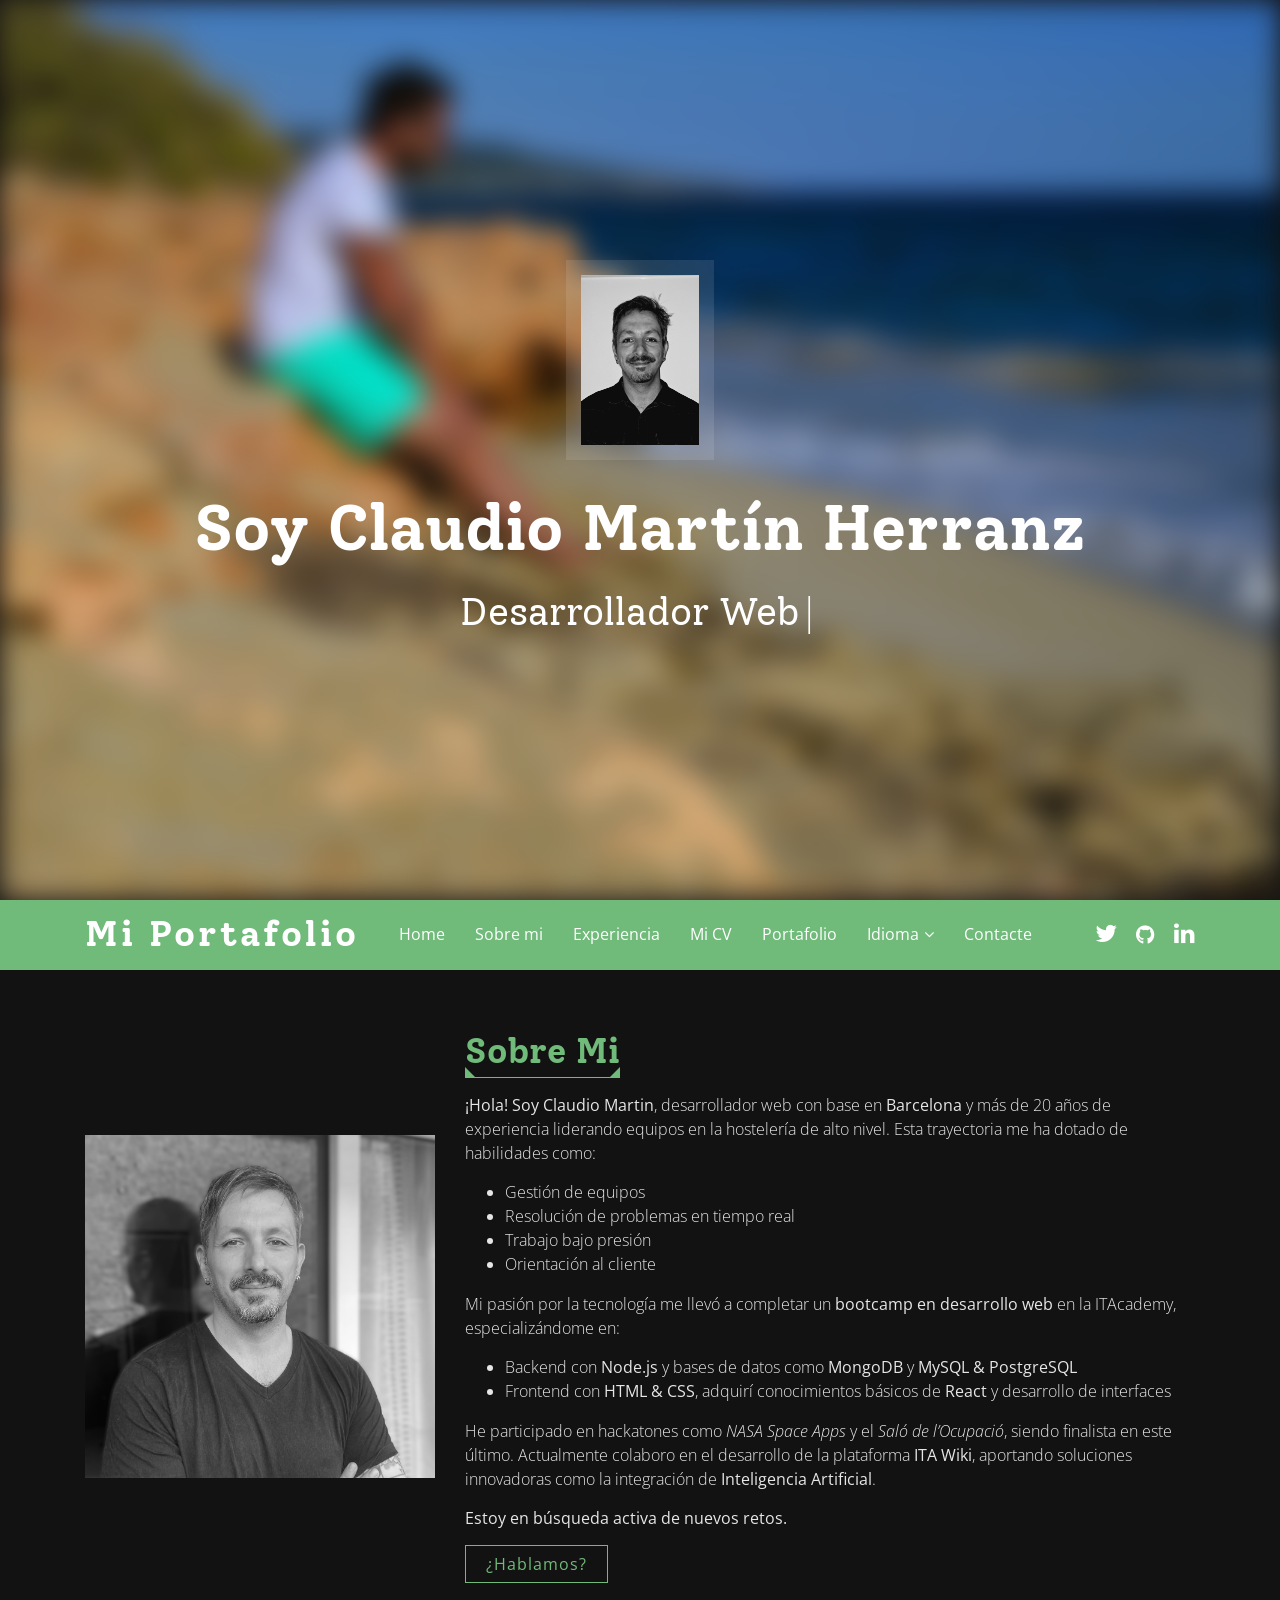
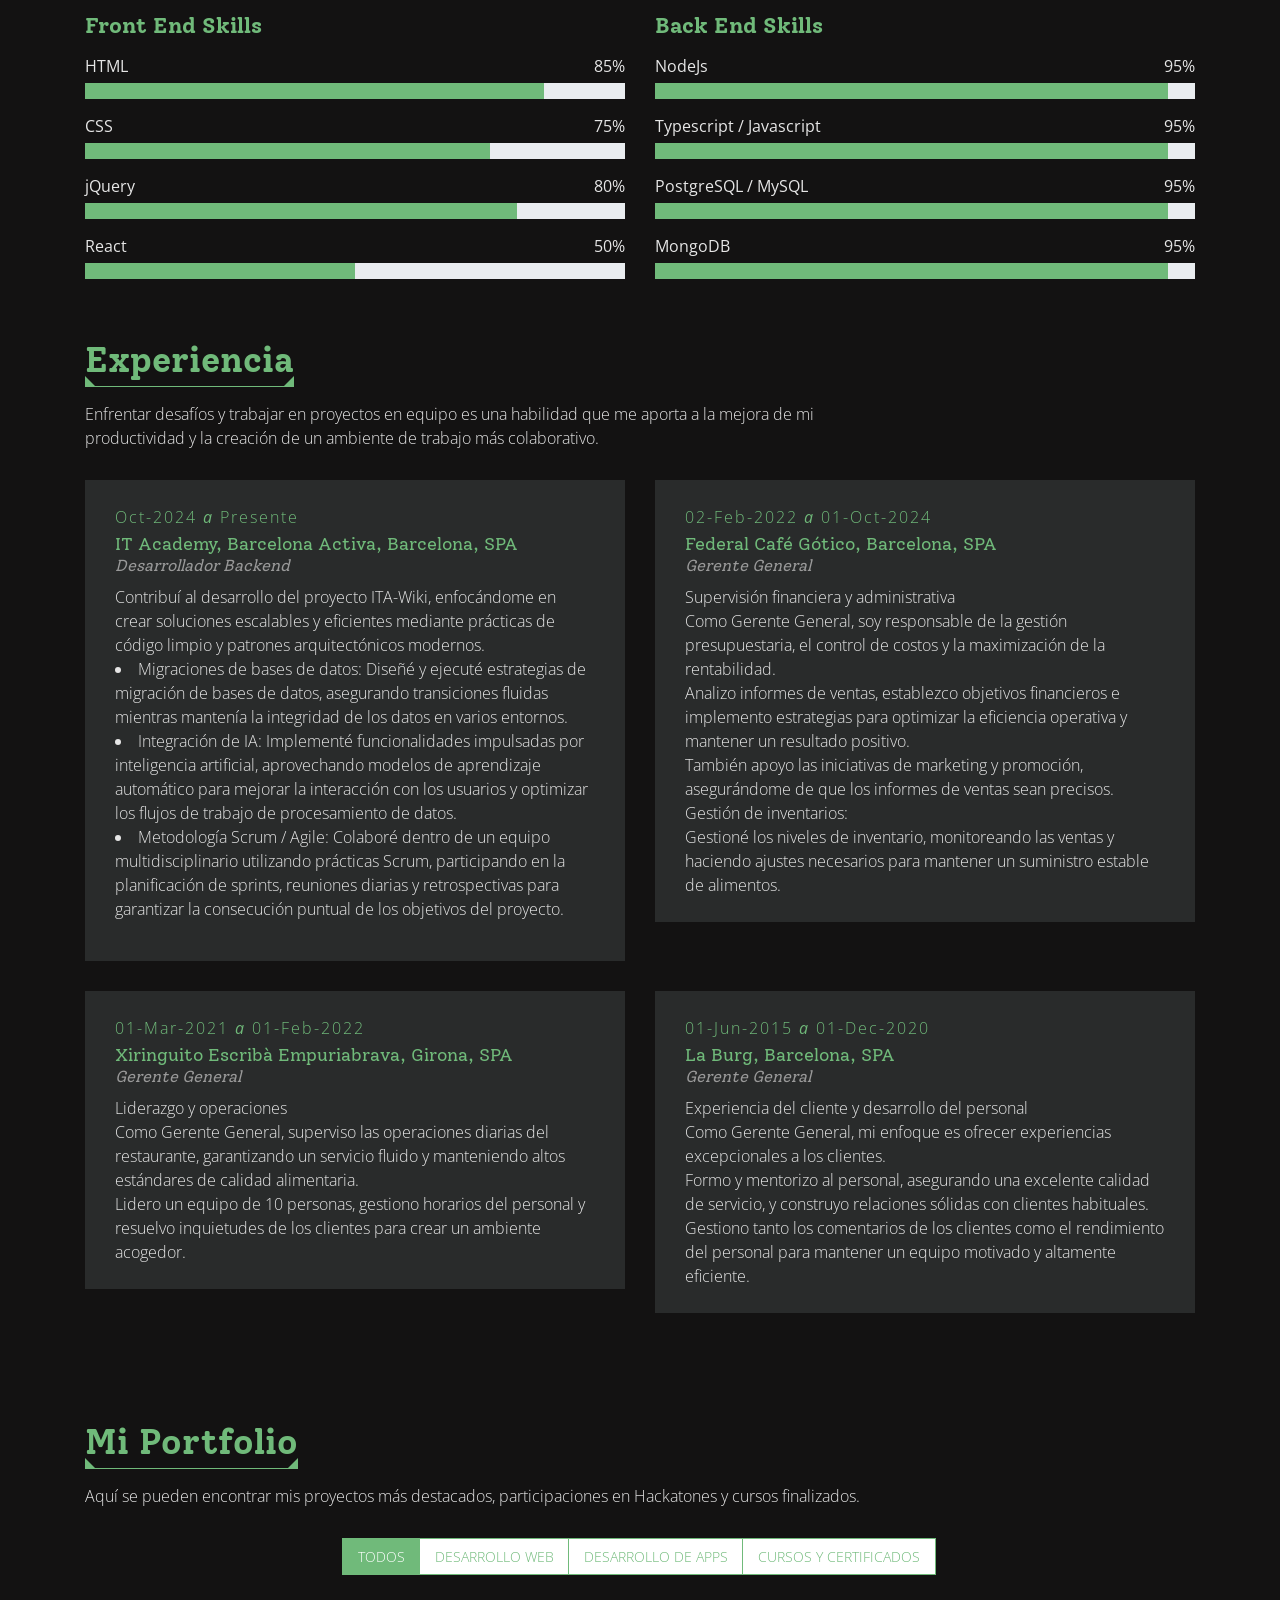
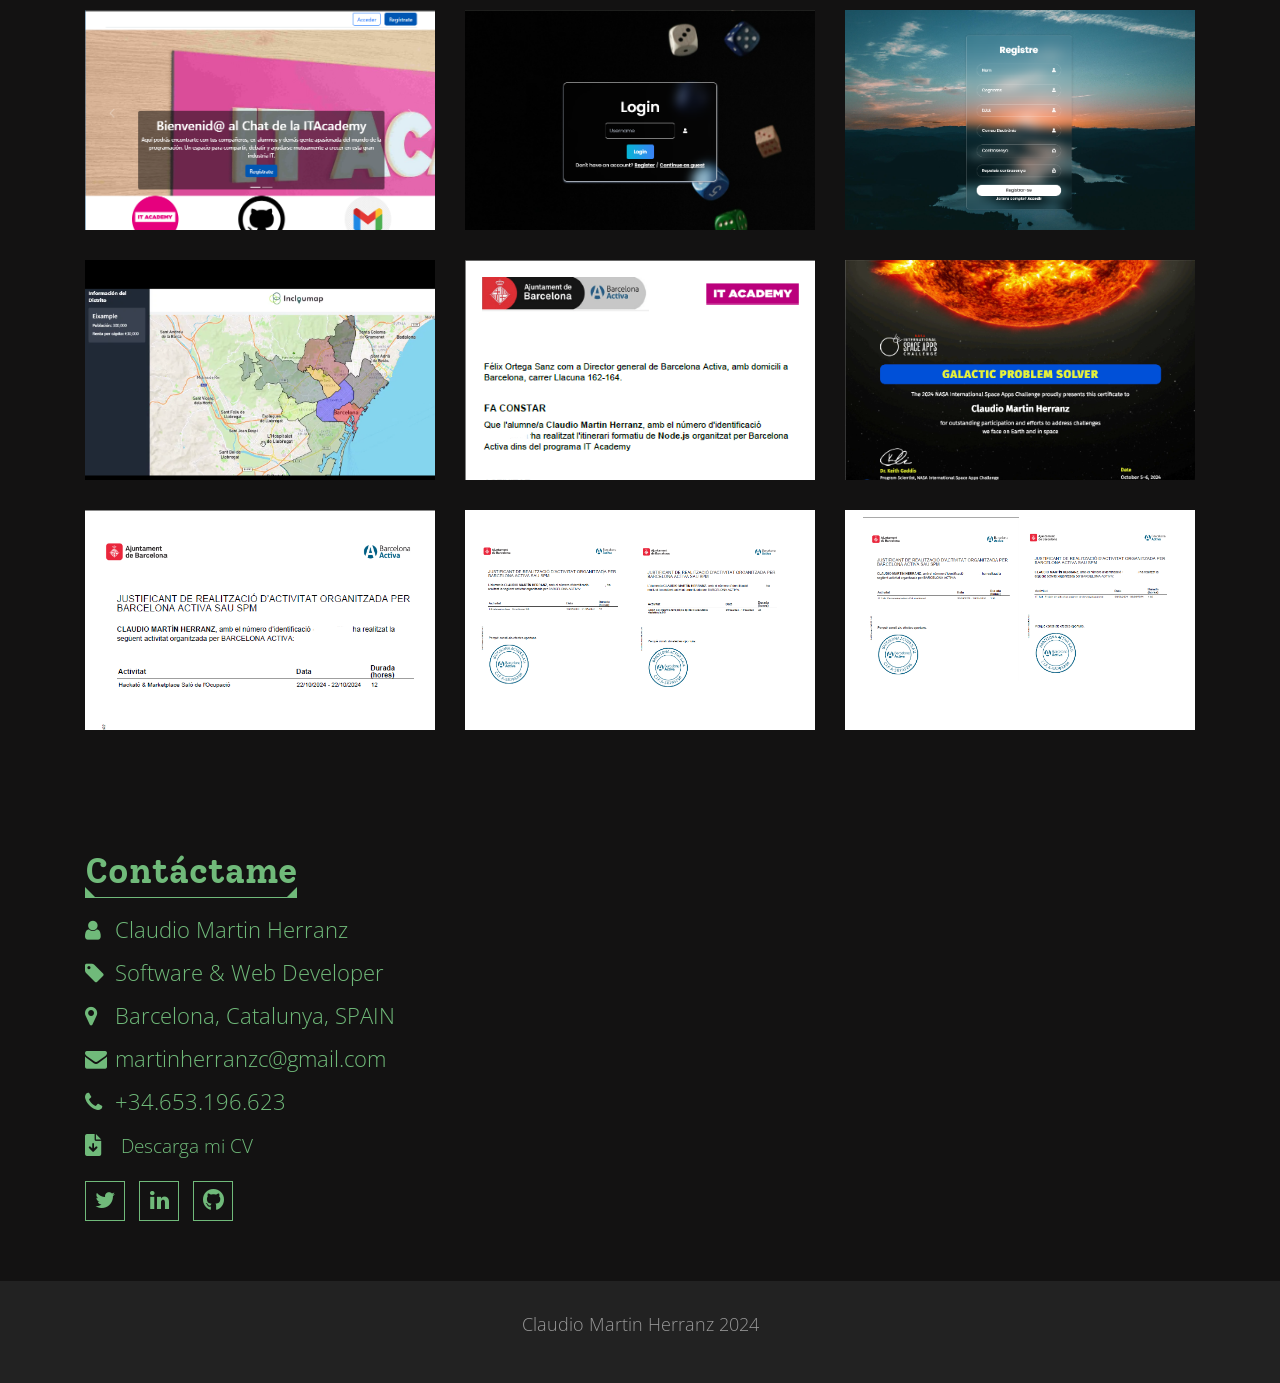
==== js/index_cas.html @ e8147052 "language updates" ====
<!DOCTYPE html>
<html lang="en">

<head>
  <meta charset="utf-8" />
  <title>My Portfolio</title>
  <meta content="width=device-width, initial-scale=1.0" name="viewport" />
  <link href="../img/favicon.ico" rel="icon" />
  <link href="https://fonts.googleapis.com/css?family=Open+Sans:300,400|Solway:400,700&display=swap" rel="stylesheet" />
  <link
    href="https://fonts.googleapis.com/css2?family=Ubuntu:ital,wght@0,300;0,400;0,500;0,700;1,300;1,400;1,500;1,700&display=swap"
    rel="stylesheet" />
  <link href="https://cdnjs.cloudflare.com/ajax/libs/font-awesome/6.0.0/css/all.min.css" rel="stylesheet" />
  <link rel="stylesheet" href="https://cdnjs.cloudflare.com/ajax/libs/font-awesome/5.15.3/css/all.min.css" />
  <link rel="shortcut icon" type="image/x-icon" href="favicon.png" />
  <link href="https://stackpath.bootstrapcdn.com/bootstrap/4.4.1/css/bootstrap.min.css" rel="stylesheet" />
  <link href="https://stackpath.bootstrapcdn.com/font-awesome/4.7.0/css/font-awesome.min.css" rel="stylesheet" />
  <link href="lib/owlcarousel/assets/owl.carousel.min.css" rel="stylesheet" />
  <link href="lib/lightbox/css/lightbox.min.css" rel="stylesheet" />
  <link href="../css/style.css" rel="stylesheet" />
</head>

<body>
  <div class="top-header" id="top-header">
    <div class="container text-center">
      <div class="row">
        <div class="col-md-12">
          <img src="../img/20241001_183736.jpg" alt="Anamul Hasan" />
        </div>

        <div class="col-md-12">
          <h1>Soy Claudio Martín Herranz</h1>
        </div>
        <div class="col-md-12">
          <p>
            Desarrollador Web, Desarrollador Backend, Desarrollador de Aplicacioness
          </p>
          <h2></h2>
        </div>
      </div>
    </div>
  </div>
  <div class="header">
    <div class="container">
      <div class="logo pull-left">
        <h1><a href="../index.html">Mi Portafolio</a></h1>
      </div>
      <nav id="nav-menu-container">
        <ul class="nav-menu">
          <li><a href="#top-header">Home</a></li>
          <li><a href="#about">Sobre mi</a></li>
          <li><a href="#experience">Experiencia</a></li>
          <li><a href="../img/cv-claudiomartin-cas.pdf">Mi CV</a></li>
          <li><a href="#portfolio">Portafolio</a></li>
          <li class="menu-has-children">
            <a>Idioma</a>
            <ul>
              <li id="cas">
                <a href="./index_cas.html" data-flag="img/spain.png">Castellano</a>
              </li>
              <li id="cat">
                <a href="./index_cat.html" data-flag="img/catalan.png">Català</a>
              </li>
              <li id="eng">
                <a href="../index.html" data-flag="img/england.png">English</a>
              </li>
            </ul>
          </li>
          <li><a href="#contact">Contacte</a></li>
        </ul>
      </nav>
      <nav class="nav social-nav pull-right d-none d-lg-inline">
        <a href="https://x.com/martinherranzc"><i class="fa fa-twitter"></i></a>
        <a href="https://github.com/ClaudioMartinH" style="font-size: 1.2rem; color: #ffffff">
          <i class="fab fa-github"></i></a>
        <a href="https://www.linkedin.com/in/claudio-martin-herranz"><i class="fa fa-linkedin"></i></a>
      </nav>
    </div>
  </div>
  <div class="about" id="about">
    <div class="container">
      <div class="row align-items-center">
        <div class="col-md-6 col-lg-4">
          <img class="img-fluid" src="../img/editada.jpg" />
        </div>
        <div class="col-md-6 col-lg-8">
          <header class="section-header">
            <h2>Sobre mi</h2>
          </header>
          <div class="aboutme">
          <p><strong>¡Hola! Soy Claudio Martin</strong>, desarrollador web con base en <strong>Barcelona</strong> y más
            de 20 años de experiencia liderando equipos en la hostelería de alto nivel. Esta trayectoria me ha dotado de
            habilidades como:</p>
          <ul>
            <li>Gestión de equipos</li>
            <li>Resolución de problemas en tiempo real</li>
            <li>Trabajo bajo presión</li>
            <li>Orientación al cliente</li>
          </ul>
          <p>Mi pasión por la tecnología me llevó a completar un <strong>bootcamp en desarrollo web</strong> en la
            ITAcademy, especializándome en:</p>
          <ul>
            <li>Backend con <strong>Node.js</strong> y bases de datos como <strong>MongoDB</strong> y
              <strong>MySQL & PostgreSQL</strong>
            </li>
            <li>Frontend con <strong>HTML & CSS</strong>, adquirí conocimientos básicos de <strong>React</strong> y
              desarrollo de interfaces</li>
          </ul>
          <p>He participado en hackatones como <em>NASA Space Apps</em> y el <em>Saló de l’Ocupació</em>, siendo
            finalista en este último. Actualmente colaboro en el desarrollo de la plataforma <strong>ITA Wiki</strong>,
            aportando soluciones innovadoras como la integración de <strong>Inteligencia Artificial</strong>.</p>
          <p><strong>Estoy en búsqueda activa de nuevos retos.</strong></p>
          </div>
          <a href="#contact">¿Hablamos?</a>
        </div>
      </div>
      <div class="row">
        <div class="col-md-6">
          <div class="skills">
            <h3>Front End Skills</h3>
            <div class="skill-name">
              <p>HTML</p>
              <p>85%</p>
            </div>
            <div class="progress">
              <div class="progress-bar" role="progressbar" aria-valuenow="85" aria-valuemin="0" aria-valuemax="100">
              </div>
            </div>
            <div class="skill-name">
              <p>CSS</p>
              <p>75%</p>
            </div>
            <div class="progress">
              <div class="progress-bar" role="progressbar" aria-valuenow="75" aria-valuemin="0" aria-valuemax="100">
              </div>
            </div>

            <div class="skill-name">
              <p>jQuery</p>
              <p>80%</p>
            </div>
            <div class="progress">
              <div class="progress-bar" role="progressbar" aria-valuenow="80" aria-valuemin="0" aria-valuemax="100">
              </div>
            </div>
            <div class="skill-name">
              <p>React</p>
              <p>50%</p>
            </div>
            <div class="progress">
              <div class="progress-bar" role="progressbar" aria-valuenow="50" aria-valuemin="0" aria-valuemax="100">
              </div>
            </div>
          </div>
        </div>
        <div class="col-md-6">
          <div class="skills">
            <h3>Back End Skills</h3>
            <div class="skill-name">
              <p>NodeJs</p>
              <p>95%</p>
            </div>
            <div class="progress">
              <div class="progress-bar" role="progressbar" aria-valuenow="95" aria-valuemin="0" aria-valuemax="100">
              </div>
            </div>
            <div class="skill-name">
              <p>Typescript / Javascript</p>
              <p>95%</p>
            </div>
            <div class="progress">
              <div class="progress-bar" role="progressbar" aria-valuenow="95" aria-valuemin="0" aria-valuemax="100">
              </div>
            </div>

            <div class="skill-name">
              <p>PostgreSQL / MySQL</p>
              <p>95%</p>
            </div>
            <div class="progress">
              <div class="progress-bar" role="progressbar" aria-valuenow="95" aria-valuemin="0" aria-valuemax="100">
              </div>
            </div>
            <div class="skill-name">
              <p>MongoDB</p>
              <p>95%</p>
            </div>
            <div class="progress">
              <div class="progress-bar" role="progressbar" aria-valuenow="95" aria-valuemin="0" aria-valuemax="100">
              </div>
            </div>
          </div>
        </div>
      </div>
    </div>
  </div>
  <div class="experience" id="experience">
    <div class="container">
      <header class="section-header">
        <h3>Experiencia</h3>
        <p>
          Enfrentar desafíos y trabajar en proyectos en equipo es una
          habilidad que me aporta a la mejora de mi productividad y la
          creación de un ambiente de trabajo más colaborativo.
        </p>
      </header>
      <div class="row">
        <div class="col-md-6">
          <div class="exp-column">
            <p class="exp-date">Oct-2024 <span>a</span> Presente</p>
            <h4 class="exp-company">IT Academy, Barcelona Activa, Barcelona, SPA</h4>
            <h4 class="exp-designation">Desarrollador Backend</h4>
            <p class="exp-detail">
              Contribuí al desarrollo del proyecto ITA-Wiki, enfocándome en crear
              soluciones escalables y eficientes mediante prácticas de código limpio
              y patrones arquitectónicos modernos.
              <li>
                Migraciones de bases de datos: Diseñé y ejecuté estrategias de
                migración de bases de datos, asegurando transiciones fluidas mientras
                mantenía la integridad de los datos en varios entornos.
              </li>
              <li>
                Integración de IA: Implementé funcionalidades impulsadas por
                inteligencia artificial, aprovechando modelos de aprendizaje automático
                para mejorar la interacción con los usuarios y optimizar los flujos de
                trabajo de procesamiento de datos.
              </li>
              <li>
                Metodología Scrum / Agile: Colaboré dentro de un equipo
                multidisciplinario utilizando prácticas Scrum, participando en la
                planificación de sprints, reuniones diarias y retrospectivas para
                garantizar la consecución puntual de los objetivos del proyecto.
              </li>
            </p>
          </div>
        </div>
        <div class="col-md-6">
          <div class="exp-column">
            <p class="exp-date">02-Feb-2022 <span>a</span> 01-Oct-2024</p>
            <h4 class="exp-company">Federal Café Gótico, Barcelona, SPA</h4>
            <h4 class="exp-designation">Gerente General</h4>
            <p class="exp-detail">
              Supervisión financiera y administrativa <br />
              Como Gerente General, soy responsable de la gestión presupuestaria,
              el control de costos y la maximización de la rentabilidad. <br />
              Analizo informes de ventas, establezco objetivos financieros e implemento
              estrategias para optimizar la eficiencia operativa y mantener un resultado
              positivo. <br />
              También apoyo las iniciativas de marketing y promoción, asegurándome de
              que los informes de ventas sean precisos. <br />
              Gestión de inventarios:<br />
              Gestioné los niveles de inventario, monitoreando las ventas y haciendo
              ajustes necesarios para mantener un suministro estable de alimentos.
            </p>
          </div>
        </div>
        <div class="col-md-6">
          <div class="exp-column">
            <p class="exp-date">01-Mar-2021 <span>a</span> 01-Feb-2022</p>
            <h4 class="exp-company">
              Xiringuito Escribà Empuriabrava, Girona, SPA
            </h4>
            <h4 class="exp-designation">Gerente General</h4>
            <p class="exp-detail">
              Liderazgo y operaciones <br />
              Como Gerente General, superviso las operaciones diarias del restaurante,
              garantizando un servicio fluido y manteniendo altos estándares de calidad
              alimentaria. <br />
              Lidero un equipo de 10 personas, gestiono horarios del personal y resuelvo
              inquietudes de los clientes para crear un ambiente acogedor.
            </p>
          </div>
        </div>
        <div class="col-md-6">
          <div class="exp-column">
            <p class="exp-date">01-Jun-2015 <span>a</span> 01-Dec-2020</p>
            <h4 class="exp-company">La Burg, Barcelona, SPA</h4>
            <h4 class="exp-designation">Gerente General</h4>
            <p class="exp-detail">
              Experiencia del cliente y desarrollo del personal <br />
              Como Gerente General, mi enfoque es ofrecer experiencias excepcionales a
              los clientes. <br />
              Formo y mentorizo al personal, asegurando una excelente calidad de servicio,
              y construyo relaciones sólidas con clientes habituales. <br />
              Gestiono tanto los comentarios de los clientes como el rendimiento del
              personal para mantener un equipo motivado y altamente eficiente.
            </p>
          </div>
        </div>
      </div>
    </div>
  </div>
  <br />
  <br />
  <div class="portfolio" id="portfolio">
    <div class="container">
      <header class="section-header">
        <h3 class="section-title">Mi Portfolio</h3>
        <p>Aquí se pueden encontrar mis proyectos más destacados, participaciones en Hackatones y cursos finalizados.
        </p>
      </header>
      <div class="row">
        <div class="col-lg-12">
          <ul id="portfolio-flters">
            <li data-filter="*" class="filter-active">Todos</li>
            <li data-filter=".web-dev">Desarrollo Web</li>
            <li data-filter=".app-dev">Desarrollo de Apps</li>
            <li data-filter=".cou-cer">Cursos y Certificados</li>
          </ul>
        </div>
      </div>
      <div class="row portfolio-container">
        <div class="col-lg-4 col-md-6 portfolio-item web-dev">
          <div class="portfolio-wrap">
            <figure>
              <img src="../img/Captura de pantalla 2024-12-13 165254.png" class="img-fluid" alt="" />
              <a href="https://71-claudimartin-chat-app-production.up.railway.app/" data-lightbox="portfolio"
                data-title="Chat App" class="link-preview" title="Preview"><i class="fa fa-eye"></i></a>
              <a href="https://github.com/ClaudioMartinH/7.1-claudimartin-chat-app.git" class="link-details"
                title="More Details"><i class="fa fa-link"></i></a>
              <h4 class="portfolio-title">
                ITAcademy Chat App <span>Web Development</span>
              </h4>
            </figure>
          </div>
        </div>
        <div class="col-lg-4 col-md-6 portfolio-item web-dev">
          <div class="portfolio-wrap">
            <figure>
              <img src="../img/Captura de pantalla 2024-12-13 174117.png" class="img-fluid" alt="" />
              <a href="https://github.com/ClaudioMartinH/6-Claudio-Martin-Andrea-Rethy.git" class="link-preview"
                data-lightbox="portfolio" data-title="Dice game - Node-React-SQLite" title="Preview"><i
                  class="fa fa-eye"></i></a>
              <a href="https://github.com/ClaudioMartinH/6-Claudio-Martin-Andrea-Rethy.git" class="link-details"
                title="More Details"><i class="fa fa-link"></i></a>
              <h4 class="portfolio-title">
                Juego de Dados - Node-React-SQLite<span>Web Development</span>
              </h4>
            </figure>
          </div>
        </div>
        <div class="col-lg-4 col-md-6 portfolio-item app-dev">
          <div class="portfolio-wrap">
            <figure>
              <img src="../img/Captura de pantalla 2024-12-13 194022.png" class="img-fluid" alt="" />
              <a href="https://appactivitats-production.up.railway.app/register" class="link-preview"
                data-lightbox="portfolio" data-title="Aliquam id sapien lorem" title="Preview"><i
                  class="fa fa-eye"></i></a>
              <a href="https://github.com/ClaudioMartinH/appActivitats" class="link-details" title="More Details"><i class="fa fa-link"></i></a>
              <h4 class="portfolio-title">
                App Activitades <span>App Development</span>
              </h4>
            </figure>
          </div>
        </div>

        <div class="col-lg-4 col-md-6 portfolio-item app-dev">
          <div class="portfolio-wrap">
            <figure>
              <img src="../img/Captura de pantalla 2024-12-13 205851.png" class="img-fluid" alt="" />
              <a href="https://github.com/ClaudioMartinH/hack_bcn_activa.git" class="link-preview"
                data-lightbox="portfolio" data-title="Quisque lectus mauris" title="Preview"><i
                  class="fa fa-eye"></i></a>
              <a href="https://github.com/ClaudioMartinH/hack_bcn_activa.git" class="link-details" title="More Details"><i class="fa fa-link"></i></a>
              <h4 class="portfolio-title">
                Hackathó Saló de l'Ocupació - InclouMap - Finalista
                <span>App Development</span>
              </h4>
            </figure>
          </div>
        </div>
        <div class="col-lg-4 col-md-6 portfolio-item cou-cer">
          <div class="portfolio-wrap">
            <figure>
              <img src="../img/nodejs-certificate-bootcamp.png" class="img-fluid" alt="" />
              <a href="../img/nodejs-certificate-bootcamp.png" class="link-preview" data-lightbox="portfolio"
                data-title="nodejs-certificate-bootcamp" title="Preview"><i class="fa fa-eye"></i></a>
              <a href="../img/nodejs-certificate-bootcamp.png" class="link-details" title="More Details"><i
                  class="fa fa-link"></i></a>
              <h4 class="portfolio-title">
                Certificado del Bootcamp de NodeJs<span>Certificates</span>
              </h4>
            </figure>
          </div>
        </div>
        <div class="col-lg-4 col-md-6 portfolio-item cou-cer">
          <div class="portfolio-wrap">
            <figure>
              <img src="../img/nasa-space-apps.png" class="img-fluid" alt="" />
              <a href="../img/nasa-space-apps.png" class="link-preview" data-lightbox="portfolio"
                data-title="Nasa Space Apps 2024" title="Preview"><i class="fa fa-eye"></i></a>
              <a href="https://www.spaceappschallenge.org/nasa-space-apps-2024/" class="link-details"
                title="More Details"><i class="fa fa-link"></i></a>
              <h4 class="portfolio-title">
                Nasa Space Apps Challenge 2024 <span>Hackaton</span>
              </h4>
            </figure>
          </div>
        </div>
        <div class="col-lg-4 col-md-6 portfolio-item cou-cer">
          <div class="portfolio-wrap">
            <figure>
              <img src="../img/certificat-hackatho-SO.png" class="img-fluid" alt="" />
              <a href="../img/certificat-hackatho-SO.png" class="link-preview" data-lightbox="portfolio"
                data-title="Pellentesque lacus" title="Preview"><i class="fa fa-eye"></i></a>
              <a href="../img/certificat-hackatho-SO.png" class="link-details" title="More Details"><i
                  class="fa fa-link"></i></a>
              <h4 class="portfolio-title">
                Hackathó Saló de l'Ocupació 2024 - Finalista<span>Hackaton</span>
              </h4>
            </figure>
          </div>
        </div>
        <div class="col-lg-4 col-md-6 portfolio-item cou-cer">
          <div class="portfolio-wrap">
            <figure>
              <img src="../img/certificat-java-golang.png" class="img-fluid" alt="" />
              <a href="../img/certificat-java-golang.png" class="link-preview" data-lightbox="portfolio"
                data-title="Pellentesque lacus" title="Preview"><i class="fa fa-eye"></i></a>
              <a href="../img/certificat-java-golang.png" class="link-details" title="More Details"><i
                  class="fa fa-link"></i></a>
              <h4 class="portfolio-title">
                Certificado de Introducción a Java i GoLang
                <span>Certificates</span>
              </h4>
            </figure>
          </div>
        </div>
        <div class="col-lg-4 col-md-6 portfolio-item cou-cer">
          <div class="portfolio-wrap">
            <figure>
              <img src="../img/certificat-itTalksx2.png" class="img-fluid" alt="" />
              <a href="../img/certificat-itTalksx2.png" class="link-preview" data-lightbox="portfolio"
                data-title="Pellentesque lacus" title="Preview"><i class="fa fa-eye"></i></a>
              <a href="../img/certificat-itTalksx2.png" class="link-details" title="More Details"><i
                  class="fa fa-link"></i></a>
              <h4 class="portfolio-title">
                iTtalks: Ciclo de vida de un proyecto & Desarrolladores de alto
                rendimiento
                <span>Certificates</span>
              </h4>
            </figure>
          </div>
        </div>
      </div>
    </div>
  </div>
  <div class="contact" id="contact">
    <div class="container">
      <div class="section-header">
        <h3>Contáctame</h3>
      </div>
      <div class="row align-items-center">
        <div class="col-md-6">
          <div class="contact-info">
            <p><i class="fa fa-user"></i>Claudio Martin Herranz</p>
            <p><i class="fa fa-tag"></i>Software & Web Developer</p>
            <p><i class="fa fa-map-marker"></i>Barcelona, Catalunya, SPAIN</p>
            <p>
              <i class="fa fa-envelope"></i><a href="mailto:martinherranzc@gmail.com">martinherranzc@gmail.com</a>
            </p>
            <p>
              <i class="fa fa-phone"></i><a href="tel:+34653196623">+34.653.196.623</a>
            </p>
            <p>
                <i class="fa fa-file-download"></i> <a href="../img/CV-claudimartin-CAS.pdf" download style="font-size: 1.2rem; color: #70ba7a;">Descarga mi CV</a></p>
            <div class="social">
              <a href="https://x.com/martinherranzc"><i class="fa fa-twitter"></i></a>
              <a href="https://www.linkedin.com/in/claudio-martin-herranz"><i class="fa fa-linkedin"></i></a>
              <a href="https://github.com/ClaudioMartinH"><i class="fab fa-github"></i></a>
            </div>
          </div>
        </div>
      </div>
    </div>
  </div>
  </div>
  <div class="footer">
    <div class="container">
      <div class="copyright">
        <p>Claudio Martin Herranz 2024</p>
        <p hidden>
          &copy; Copyright <a href="https://htmlcodex.com">HTML Codex</a>. All
          Rights Reserved
        </p>
        <p hidden>
          Powered by <a href="https://htmlcodex.com">HTML Codex</a>
        </p>
      </div>
    </div>
  </div>
  <a href="#" class="back-to-top"><i class="fa fa-chevron-up"></i></a>
  <script src="https://code.jquery.com/jquery-3.4.1.min.js"></script>
  <script src="https://stackpath.bootstrapcdn.com/bootstrap/4.4.1/js/bootstrap.bundle.min.js"></script>
  <script src="../lib/typed/typed.min.js"></script>
  <script src="../lib/easing/easing.min.js"></script>
  <script src="../lib/stickyjs/sticky.js"></script>
  <script src="../lib/superfish/hoverIntent.js"></script>
  <script src="../lib/superfish/superfish.min.js"></script>
  <script src="../lib/waypoints/waypoints.min.js"></script>
  <script src="../lib/counterup/counterup.min.js"></script>
  <script src="../lib/owlcarousel/owl.carousel.min.js"></script>
  <script src="../lib/isotope/isotope.pkgd.min.js"></script>
  <script src="../lib/lightbox/js/lightbox.min.js"></script>
  <script src="./main.js"></script>
</body>

</html>
---- css/style.css ----
body {
  color: #e6e6e6;
  font-family: "Open Sans", sans-serif;
  font-weight: 300;
  background: #131212;
}

a {
  color: #70ba7a;
  transition: 0.5s;
}

a:hover,
a:active,
a:focus {
  color: #70ba7a;
  outline: none;
  text-decoration: none;
}

p {
  padding: 0;
  margin: 0 0 15px 0;
}

h1,
h2,
h3,
h4,
h5,
h6 {
  font-family: "Solway", serif;
  color: #ffffff;
  margin: 0 0 15px 0;
  padding: 0;
}

.back-to-top {
  position: fixed;
  display: none;
  background: #70ba7a;
  color: #ffffff;
  width: 44px;
  height: 44px;
  text-align: center;
  line-height: 1;
  font-size: 16px;
  border-radius: 50%;
  right: 15px;
  bottom: 15px;
  transition: background 0.5s;
  z-index: 11;
}

.back-to-top i {
  padding-top: 12px;
  color: #ffffff;
}

.top-header {
  display: table;
  position: relative;
  width: 100%;
  height: 100vh;
  color: #ffffff;
}

.top-header:after {
  content: "";
  position: absolute;
  width: 100%;
  height: 100%;
  left: 0;
  top: 0;
  background: url(../img/claudi-formentera.JPG) left top repeat;
  background-size: cover;
  filter: blur(8px);
  -webkit-filter: blur(14px);
  z-index: -1;
}
#cas {
  background-image: url("../img/spain.png");
  background-size: auto;
  background-repeat: no-repeat;
  background-position: right;
}
#cat {
  background-image: url("../img/catalan.png");
  background-size: auto;
  background-repeat: no-repeat;
  background-position: right;
}
#eng {
  background-image: url("../img/england.png");
  background-size: auto;
  background-repeat: no-repeat;
  background-position: right;
}

.top-header .container {
  position: relative;
  text-align: center;
  display: table-cell;
  vertical-align: middle;
  width: 100%;
}

.top-header img {
  height: 200px;
  margin-bottom: 30px;
  border: 15px solid rgba(256, 256, 256, 0.1);
}

.top-header h1 {
  font-size: 5vw;
  font-weight: 700;
  color: #ffffff;
}

.top-header p {
  display: none;
}

.top-header h2 {
  display: inline-block;
  margin: 0;
  height: 40px;
  font-size: 3vw;
  font-weight: 400;
  color: #ffffff;
}

.top-header .typed-cursor {
  font-size: 3vw;
}

.header {
  background: #70ba7a;
  height: 70px;
}

.header .logo {
  margin: 14px 25px 0 0;
}

.header .logo h1 {
  font-size: 36px;
  margin: 0;
  padding: 2px 0;
  line-height: 1;
  font-weight: 700;
  letter-spacing: 3px;
}

.header .logo h1 a,
.header .logo h1 a:hover {
  color: #ffffff;
}

@media (max-width: 768px) {
  body {
    text-align: center;
  }
  .header {
    height: 50px;
  }

  .header .logo {
    margin: 10px 0 0 0;
  }

  .header .logo h1 {
    padding: 2px 0;
    font-size: 26px;
  }
  .aboutme {
    text-align: left;
  }
  .section-header p {
    text-align: center;
  }
}

.header .social-nav {
  margin-top: 15px;
}

.header .social-nav a {
  font-size: 24px;
  margin-left: 15px;
  color: #fff;
}

.header .social-nav a:hover {
  color: rgba(255, 255, 255, 0.75);
}

.nav-menu,
.nav-menu * {
  margin: 0;
  padding: 0;
  list-style: none;
}

.nav-menu ul {
  position: absolute;
  display: none;
  top: 100%;
  left: 0;
  z-index: 99;
}

.nav-menu li {
  position: relative;
  white-space: nowrap;
}

.nav-menu > li {
  float: left;
}

.nav-menu li:hover > ul,
.nav-menu li.sfHover > ul {
  display: block;
}

.nav-menu ul ul {
  top: 0;
  left: 100%;
}

.nav-menu ul li {
  min-width: 180px;
}

.sf-arrows .sf-with-ul {
  padding-right: 30px;
}

.sf-arrows .sf-with-ul:after {
  content: "\f107";
  position: absolute;
  right: 15px;
  font-family: FontAwesome;
  font-style: normal;
  font-weight: normal;
}

.sf-arrows ul .sf-with-ul:after {
  content: "\f105";
}

#nav-menu-container {
  margin: 0;
}

@media (max-width: 768px) {
  #nav-menu-container {
    display: none;
  }
}

.nav-menu a {
  padding: 22px 15px;
  text-decoration: none;
  display: inline-block;
  color: #ffffff;
  font-weight: 400;
  font-size: 16px;
  outline: none;
}

.nav-menu a:hover,
.nav-menu li:hover > a,
.nav-menu .menu-active > a {
  color: #000000;
}

.nav-menu ul {
  margin: 7px 0 0 15px;
  -webkit-box-shadow: 0px 0px 1px 1px rgba(0, 0, 0, 0.08);
  box-shadow: 0px 0px 1px 1px rgba(0, 0, 0, 0.08);
}

.nav-menu ul li {
  background: #ffffff;
  border-top: 1px solid #f4f4f4;
}

.nav-menu ul li:first-child {
  border-top: 0;
}

.nav-menu ul li:hover {
  background: #70ba7a;
  -webkit-transition: 0.3s;
  -o-transition: 0.3s;
  transition: 0.3s;
}

.nav-menu ul li a {
  color: #333333;
  -webkit-transition: none;
  -o-transition: none;
  transition: none;
  padding: 10px 15px;
}

.nav-menu ul li a:hover {
  color: #ffffff;
}

.nav-menu ul ul {
  margin: 0;
}

#mobile-nav-toggle {
  position: fixed;
  right: 0;
  top: 0;
  z-index: 999;
  margin: 8px 10px 0 0;
  border: 0;
  background: none;
  font-size: 24px;
  display: none;
  -webkit-transition: all 0.4s;
  -o-transition: all 0.4s;
  transition: all 0.4s;
  outline: none;
  cursor: pointer;
}

#mobile-nav-toggle i {
  color: #fff;
}

@media (max-width: 768px) {
  #mobile-nav-toggle {
    display: inline;
  }

  .logo {
    width: 100%;
    text-align: center;
  }
}

#mobile-nav {
  position: fixed;
  top: 0;
  padding-top: 18px;
  bottom: 0;
  z-index: 998;
  background: rgba(0, 0, 0, 0.9);
  left: -260px;
  width: 260px;
  overflow-y: auto;
  -webkit-transition: 0.4s;
  -o-transition: 0.4s;
  transition: 0.4s;
}

#mobile-nav ul {
  padding: 0;
  margin: 0;
  list-style: none;
}

#mobile-nav ul li {
  position: relative;
}

#mobile-nav ul li a {
  color: #ffffff;
  font-size: 16px;
  overflow: hidden;
  padding: 10px 22px 10px 15px;
  position: relative;
  text-decoration: none;
  width: 100%;
  display: block;
  outline: none;
}

#mobile-nav ul li a:hover {
  color: #ffffff;
}

#mobile-nav ul li li {
  padding-left: 30px;
}

#mobile-nav ul .menu-has-children i {
  position: absolute;
  right: 0;
  z-index: 99;
  padding: 15px;
  cursor: pointer;
  color: #ffffff;
}

#mobile-nav ul .menu-has-children i.fa-chevron-up {
  color: #70ba7a;
}

#mobile-nav ul .menu-item-active {
  color: #70ba7a;
}

#mobile-body-overly {
  width: 100%;
  height: 100%;
  z-index: 997;
  top: 0;
  left: 0;
  position: fixed;
  background: rgba(0, 0, 0, 0.6);
  display: none;
}

body.mobile-nav-active {
  overflow: hidden;
}

body.mobile-nav-active #mobile-nav {
  left: 0;
}

body.mobile-nav-active #mobile-nav-toggle {
  color: #ffffff;
}

/* ============================= */
/* ------- Header Title -------- */
/* ============================= */

.section-header h2,
.section-header h3 {
  display: inline-block;
  color: #70ba7a;
  font-size: 35px;
  text-transform: capitalize;
  text-align: left;
  font-weight: 700;
  position: relative;
  padding-bottom: 5px;
  border-bottom: 1px solid #70ba7a;
}

.section-header h2::before,
.section-header h3::before {
  content: "";
  position: absolute;
  display: block;
  width: 0;
  height: 0;
  bottom: 0px;
  right: 0;
  border-top: 10px solid;
  border-right: 10px solid;
  border-color: transparent #70ba7a;
}

.section-header h2::after,
.section-header h3::after {
  content: "";
  position: absolute;
  display: block;
  width: 0;
  height: 0;
  bottom: 0px;
  left: 0;
  border-top: 10px solid;
  border-left: 10px solid;
  border-color: transparent #70ba7a;
}

.section-header p {
  text-align: left;
  padding-bottom: 0px;
}

@media (min-width: 992px) {
  .section-header p {
    width: 70%;
  }
}

/* ============================= */
/* ------- About Me CSS -------- */
/* ============================= */

.about {
  padding: 60px 0 15px 0;
  position: relative;
}

.about .row {
  margin-bottom: 30px;
}

.about img {
  width: 100%;
}

.about h3 {
  font-size: 18px;
  font-weight: 400;
  margin-bottom: 5px;
}

.about h4 {
  font-size: 16px;
  font-weight: 400;
}

.about p {
  font-size: 16px;
  font-weight: 300;
}

.about a {
  display: inline-block;
  padding: 6px 20px;
  color: #70ba7a;
  font-size: 16px;
  font-weight: 400;
  letter-spacing: 1px;
  border: 1px solid #70ba7a;
}

.about a:hover {
  color: #ffffff;
  background: #70ba7a;
}

.about .skills h3 {
  font-size: 22px;
  font-weight: 700;
  color: #70ba7a;
  margin-bottom: 15px;
}

.about .skill-name {
  position: relative;
  width: 100%;
}

.about .skill-name p {
  display: inline-block;
  margin-bottom: 5px;
  font-size: 16px;
  font-weight: 400;
}

.about .skill-name p:last-child {
  float: right;
}

.about .progress {
  margin-bottom: 15px;
  border-radius: 0;
}

.about .progress .progress-bar {
  background: #70ba7a;
  border-radius: 0;
}

/* ============================= */
/* ------- Experience CSS ------ */
/* ============================= */

.experience {
  position: relative;
  padding: 0;
}

.experience .section-header p {
  margin: 0;
}

.experience .exp-column {
  margin-top: 30px;
  padding: 25px 30px;
  background: #343637af;
}

.experience .exp-column::before {
  position: absolute;
  content: "";
  height: 3px;
  top: 30px;
  right: 100%;
  left: 15px;
  background: #70ba7a;
}

.experience .exp-column::after {
  position: absolute;
  content: "";
  height: 3px;
  bottom: 0;
  right: 15px;
  left: 100%;
  background: #70ba7a;
}

.experience .exp-column:hover::before {
  transition: 0.3s;
  right: 15px;
}

.experience .exp-column:hover::after {
  transition: 0.3s;
  left: 15px;
}

.experience .exp-date {
  margin-bottom: 5px;
  color: #70ba7a;
  font-size: 16px;
  font-weight: 300;
  letter-spacing: 2px;
}

.experience .exp-date span {
  font-weight: 400;
  font-style: italic;
}

.experience .exp-company {
  margin-bottom: 0;
  color: #70ba7a;
  font-size: 18px;
  font-weight: 400;
}

.experience .exp-designation {
  margin-bottom: 10px;
  color: #999999;
  font-size: 16px;
  font-weight: 400;
  font-style: italic;
}

.experience .exp-detail {
  margin-bottom: 0;
}

/* ============================= */
/* -------- Services CSS ------- */
/* ============================= */

.services {
  padding: 60px 0;
  text-align: center;
  background: #131212;
}

.services .section-header {
  text-align: left;
}

.services .section-header p {
  margin: 0;
}

.services .single-service {
  position: relative;
  text-align: center;
  font-weight: 300;
  margin: 30px 0 0;
  padding: 25px 15px 30px 15px;
  background: #e9ecef;
}

.services .single-service::before {
  position: absolute;
  content: "";
  height: 3px;
  top: 0;
  right: 100%;
  left: 0;
  background: #70ba7a;
}

.services .single-service::after {
  position: absolute;
  content: "";
  height: 3px;
  bottom: 0;
  right: 0;
  left: 100%;
  background: #70ba7a;
}

.services .single-service:hover::before {
  transition: 0.3s;
  right: 0;
}

.services .single-service:hover::after {
  transition: 0.3s;
  left: 0;
}

.services .single-service .service-icon {
  font-size: 60px;
  line-height: 60px;
  margin: 0 auto 20px;
  text-align: center;
  width: 120px;
  color: #70ba7a;
}

.services .single-service h4,
.services .single-service h4 a {
  font-size: 16px;
  font-weight: 400;
  line-height: 24px;
  letter-spacing: 0;
  text-transform: uppercase;
  margin-bottom: 10px;
}

.services .single-service p {
  margin-bottom: 0;
}

.services .single-service span {
  position: absolute;
  height: 100%;
  width: 0;
  top: 0;
  left: 0;
  overflow: hidden;
  transition: 0.5s;
}

/* ============================= */
/* -------- Counter CSS -------- */
/* ============================= */

.counters {
  padding: 60px 0;
  position: relative;
  text-align: center;
  color: #ffffff;
  background: #70ba7a;
}

.counters .counter .counter-icon-box {
  color: #ffffff;
  margin: 0;
  font-size: 50px;
  transition: all 400ms linear 0s;
}

.counters .counter:hover .counter-icon-box {
  transform: translateY(-15px);
}

.counters .counter .number {
  font-size: 70px;
  margin: 0 0 15px;
  color: #ffffff;
  font-weight: 700;
  font-family: "Solway", serif;
}

.counters .number:after {
  color: #fff;
  content: "+";
  font-size: 40px;
  position: absolute;
  top: calc(50% + 25px);
  -webkit-transform: translateY(-50%);
  transform: translateY(-50%);
}

.counters .counter h4 {
  margin: 0;
  color: #ffffff;
  font-size: 18px;
  font-weight: 400;
  text-transform: uppercase;
}

/* ============================= */
/* ------- Portfolio CSS ------- */
/* ============================= */

.portfolio {
  position: relative;
  clear: both;
  padding: 60px 0 30px 0;
}

.portfolio .section-header p {
  margin-bottom: 30px;
}

.portfolio #portfolio-flters {
  padding: 0;
  margin: -15px 0 30px 0;
  list-style: none;
  text-align: center;
}

.portfolio #portfolio-flters li {
  cursor: pointer;
  margin: 15px -3px 5px -3px;
  display: inline-block;
  padding: 10px 15px;
  color: #70ba7a;
  font-size: 14px;
  line-height: 15px;
  text-transform: uppercase;
  border: 1px solid #70ba7a;
  background: #ffffff;
  transition: all 0.3s ease-in-out;
}

.portfolio #portfolio-flters li:hover,
.portfolio #portfolio-flters li.filter-active {
  background: #70ba7a;
  color: #ffffff;
}

.portfolio #portfolio-flters li:last-child {
  margin-right: 0;
}

.portfolio .portfolio-item {
  position: relative;
  height: 250px;
  overflow: hidden;
}

.portfolio .portfolio-item figure {
  background: #70ba7a;
  overflow: hidden;
  height: 220px;
  position: relative;
  border-radius: 0;
  margin: 0;
}

.portfolio .portfolio-item figure:hover img {
  opacity: 0.3;
  transition: 0.3s;
}

.portfolio .portfolio-item figure .link-preview,
.portfolio .portfolio-item figure .link-details,
.portfolio .portfolio-item figure .portfolio-title {
  position: absolute;
  display: inline-block;
  opacity: 0;
  line-height: 1;
  text-align: center;
  width: 60px;
  height: 40px;
  background: #ffffff;
  transition: 0.2s linear;
}

.portfolio .portfolio-item figure .link-preview i,
.portfolio .portfolio-item figure .link-details i {
  padding-top: 9px;
  font-size: 22px;
}

.portfolio .portfolio-item figure .link-preview:hover,
.portfolio .portfolio-item figure .link-details:hover {
  background: #70ba7a;
}

.portfolio .portfolio-item figure .link-preview:hover i,
.portfolio .portfolio-item figure .link-details:hover i {
  color: #ffffff;
}

.portfolio .portfolio-item figure .link-preview {
  left: 50%;
  top: calc(25% - 18px);
}

.portfolio .portfolio-item figure .link-details {
  right: 50%;
  top: calc(25% - 18px);
}

.portfolio .portfolio-item figure .portfolio-title {
  margin: 0;
  width: 100%;
  height: 50%;
  left: 0;
  right: 0;
  top: 100%;
  padding: 30px 10px;
  color: #70ba7a;
  font-size: 18px;
  font-weight: 400;
  text-transform: capitalize;
  background: rgba(256, 256, 256, 0.8);
  border-radius: 0;
}

.portfolio .portfolio-item figure .portfolio-title span {
  display: block;
  margin-top: 10px;
  font-family: "Open Sans", sans-serif;
  font-size: 12px;
  font-weight: 300;
  text-transform: uppercase;
}

.portfolio .portfolio-item figure:hover .link-preview {
  opacity: 1;
  left: calc(50% - 77px);
}

.portfolio .portfolio-item figure:hover .link-details {
  opacity: 1;
  right: calc(50% - 77px);
}

.portfolio .portfolio-item figure:hover .portfolio-title {
  opacity: 1;
  top: 50%;
}

/* ============================= */
/* ------ Testimonials CSS ----- */
/* ============================= */

.testimonials {
  background: url("../img/testimonial-bg.jpg") center top no-repeat fixed;
  background-size: cover;
  padding: 40px 0 60px 0;
  text-align: center;
  position: relative;
}

.testimonials .container {
  max-width: 700px;
}

.testimonials::before {
  content: "";
  position: absolute;
  left: 0;
  right: 0;
  top: 0;
  bottom: 0;
  background: rgba(000, 000, 000, 0.7);
}

.testimonials .container {
  position: relative;
  z-index: 9;
}

.testimonials i {
  padding: 20px 0;
  color: #70ba7a;
}

.testimonials .testimonial-item {
  text-align: center;
}

.testimonials .testimonial-item .testimonial-img {
  width: 120px;
  border: 10px solid rgba(256, 256, 256, 0.1);
  margin: 0 auto;
}

.testimonials .testimonial-item h3 {
  font-size: 20px;
  font-weight: 400;
  margin: 15px 0 5px 0;
  color: #70ba7a;
}

.testimonials .testimonial-item h4 {
  color: #999999;
  font-size: 16px;
  font-weight: 400;
  font-style: italic;
  margin: 0 0 10px 0;
}

.testimonials .testimonial-item p {
  color: #ffffff;
  font-weight: 300;
  margin: 0 auto;
}

.testimonials .owl-nav,
.testimonials .owl-dots {
  margin-top: 5px;
  text-align: center;
}

.testimonials .owl-dot {
  display: inline-block;
  margin: 0 5px;
  width: 12px;
  height: 12px;
  border-radius: 50%;
  background-color: #ffffff;
}

.testimonials .owl-dot.active {
  background-color: #70ba7a;
}

/* ============================= */
/* -------- Contact CSS -------- */
/* ============================= */

.contact {
  position: relative;
  padding: 60px 0;
}

.contact .contact-info p {
  margin-bottom: 10px;
  color: #70ba7a;
  font-size: 22px;
  font-weight: 300;
}

@media (max-width: 575px) {
  .contact .contact-info p {
    font-size: 16px;
  }
}

.contact .contact-info a {
  color: #70ba7a;
}

.contact .contact-info a:hover {
  color: #70ba7a;
}

.contact .contact-info i {
  width: 30px;
  color: #70ba7a;
}

.contact .social {
  position: relative;
  width: 100%;
}

.contact .social a {
  display: inline-block;
  margin: 10px 10px 0 0;
  width: 40px;
  height: 40px;
  padding: 1px 0;
  text-align: center;
  font-size: 22px;
  border: 1px solid #70ba7a;
}

.contact .social a i {
  color: #70ba7a;
}

.contact .social a:hover {
  background: #70ba7a;
}

.contact .social a:hover i {
  color: #ffffff;
}

.contact .form {
  color: #70ba7a;
  font-weight: 300;
}

.contact .form input,
.contact .form textarea {
  color: #70ba7a;
  font-size: 16px;
  font-weight: 300;
  padding: 10px 0;
  border: none;
  border-bottom: 1px solid #70ba7a;
  border-radius: 0;
  box-shadow: none;
}

.contact .form button[type="submit"] {
  padding: 7px 30px 10px 30px;
  color: #70ba7a;
  letter-spacing: 1px;
  transition: 0.3s;
  cursor: pointer;
  border-radius: 0;
  border: 1px solid #70ba7a;
  background: #ffffff;
}

.contact .form button[type="submit"]:hover {
  background: #70ba7a;
  color: #ffffff;
}

/* ============================= */
/* --------- Footer CSS -------- */
/* ============================= */

.footer {
  position: relative;
  padding: 30px 0;
  text-align: center;
  background: #222222;
}

.footer .copyright p {
  color: #999999;
  font-size: 18px;
  font-weight: 300;
}

.footer .copyright p:last-child {
  margin: 0;
}
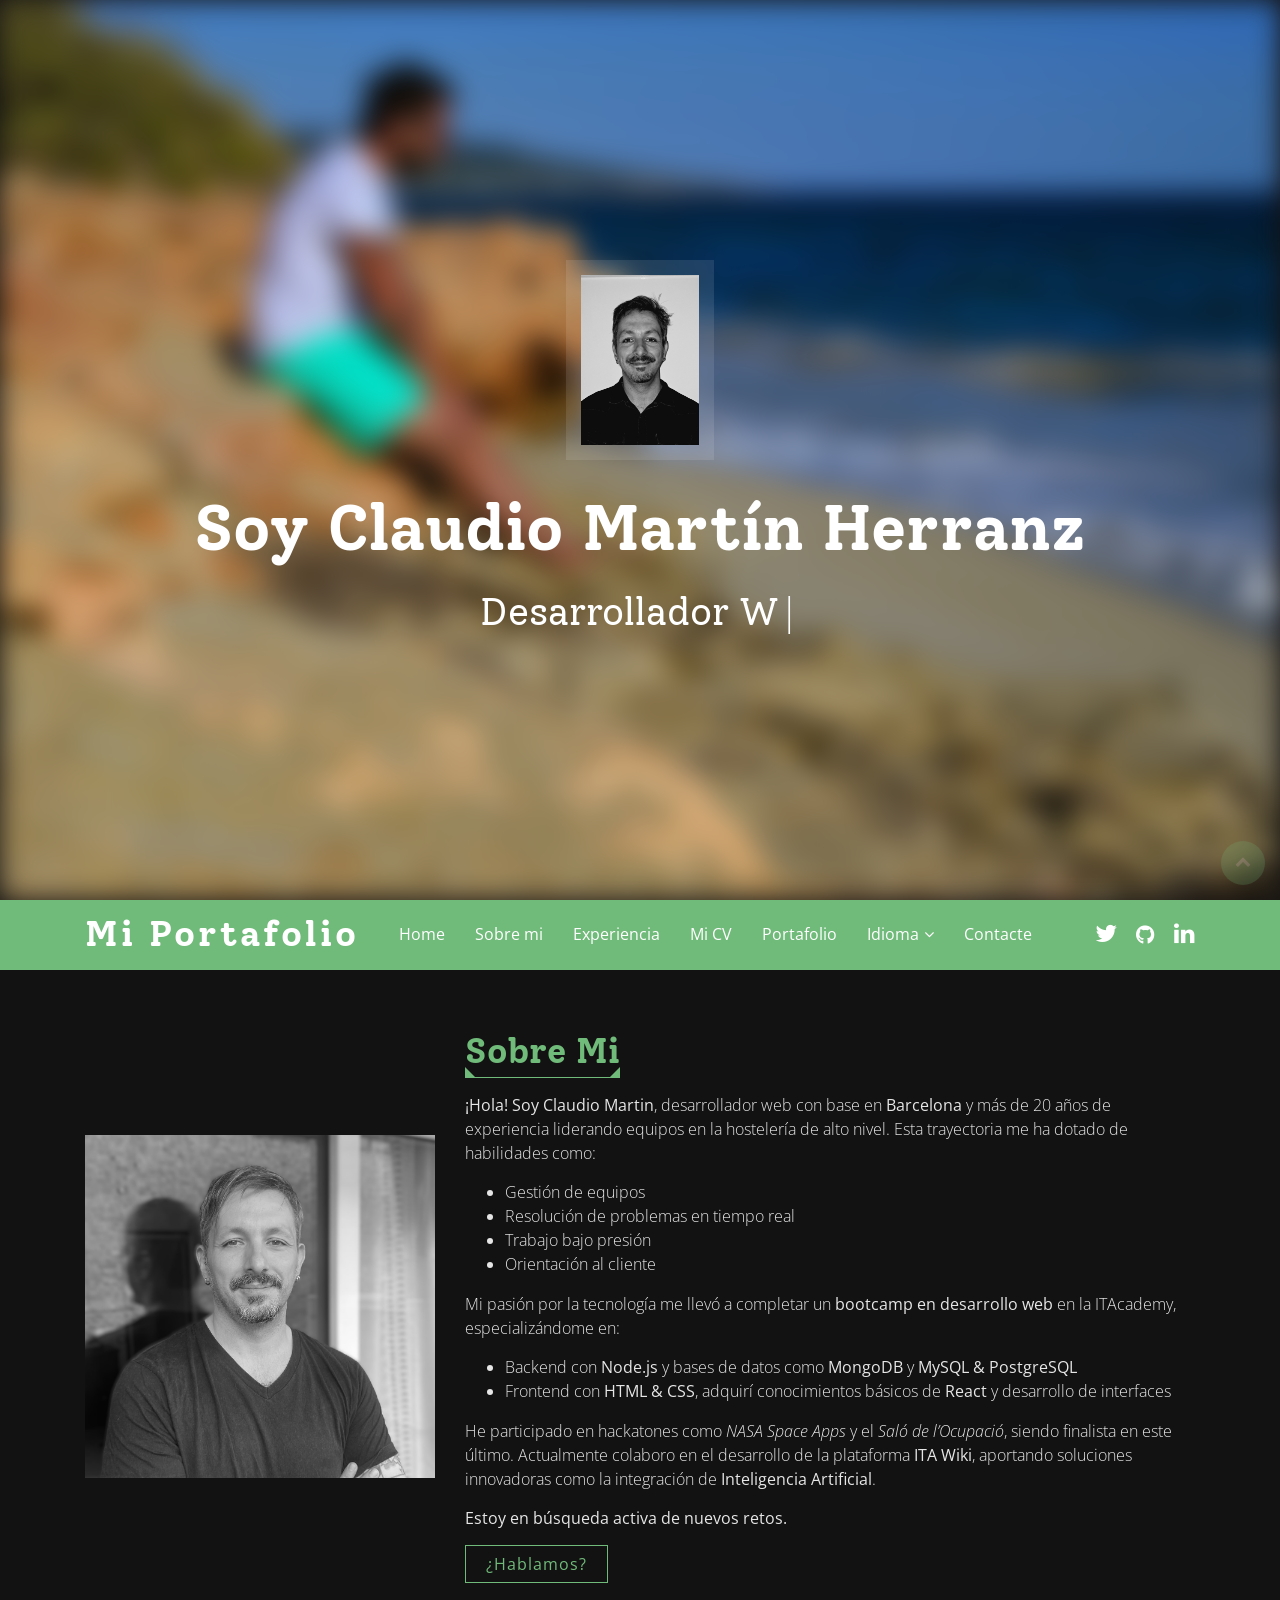
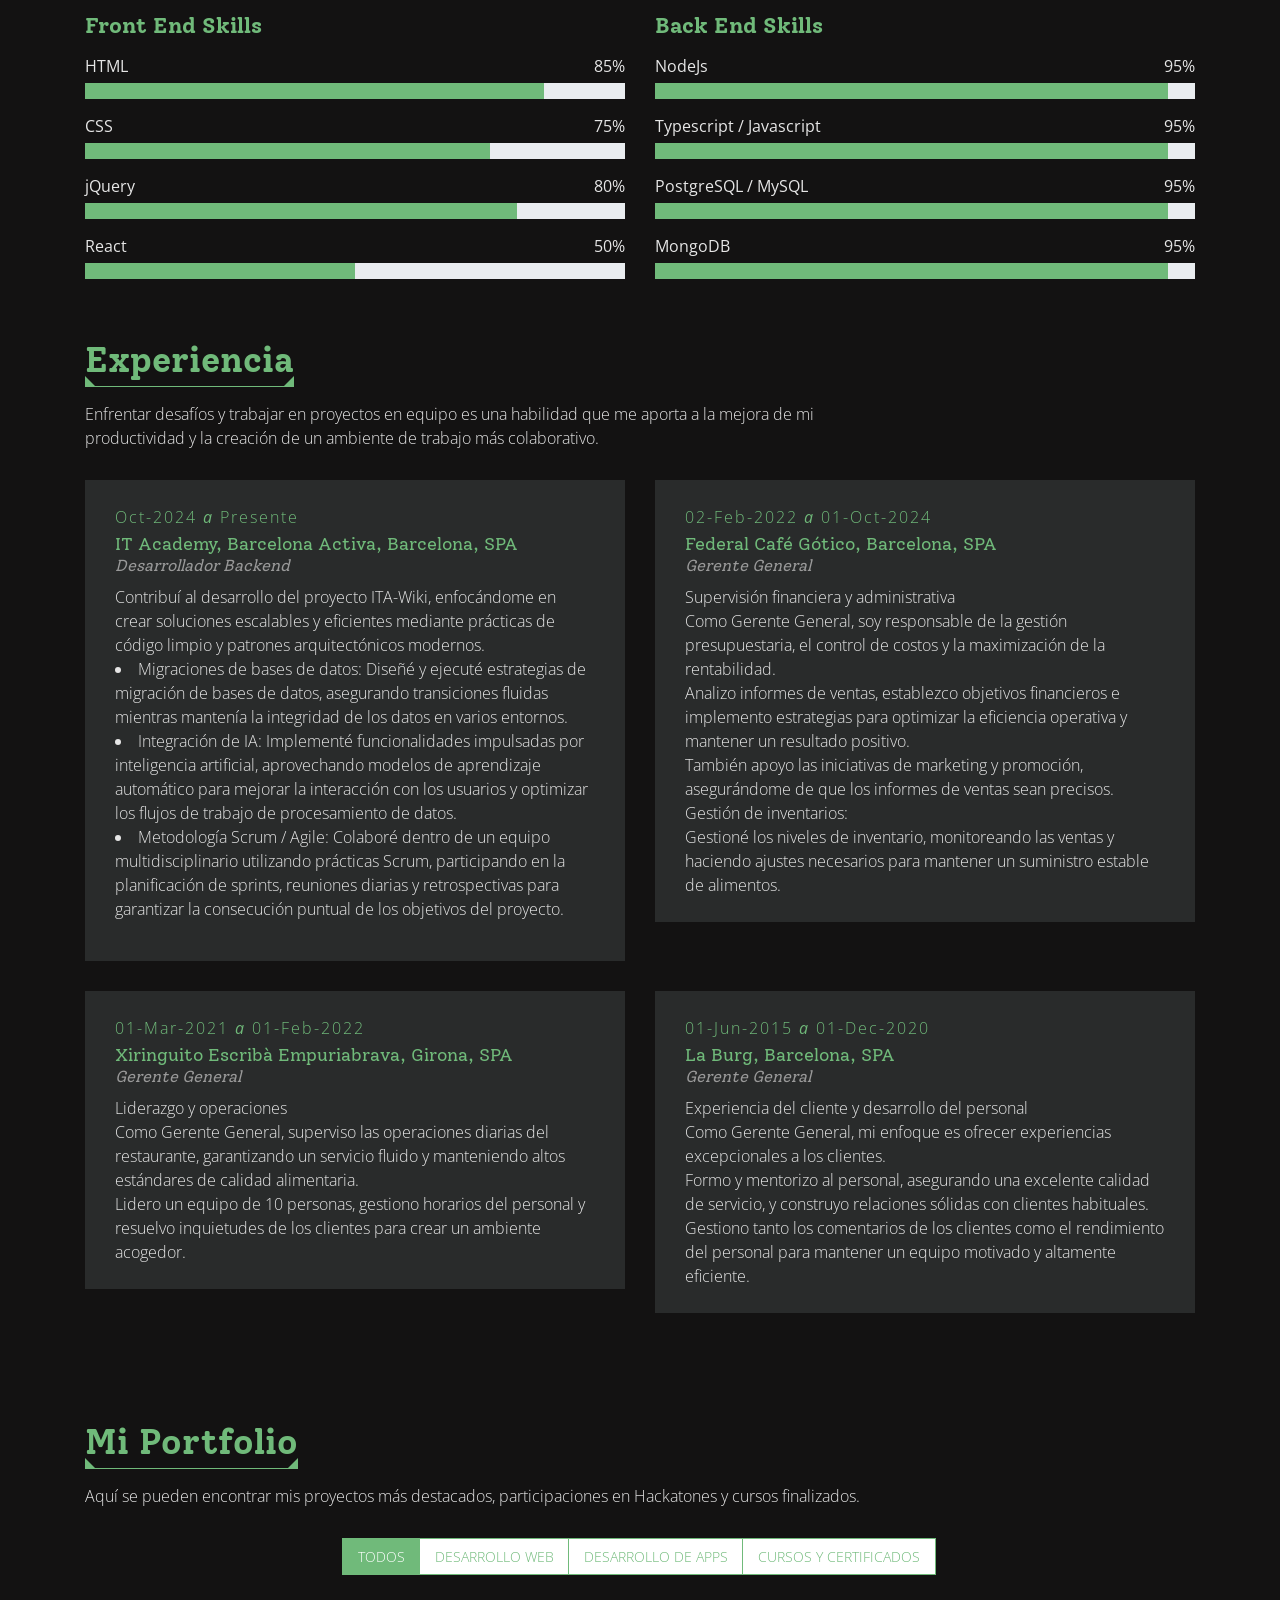
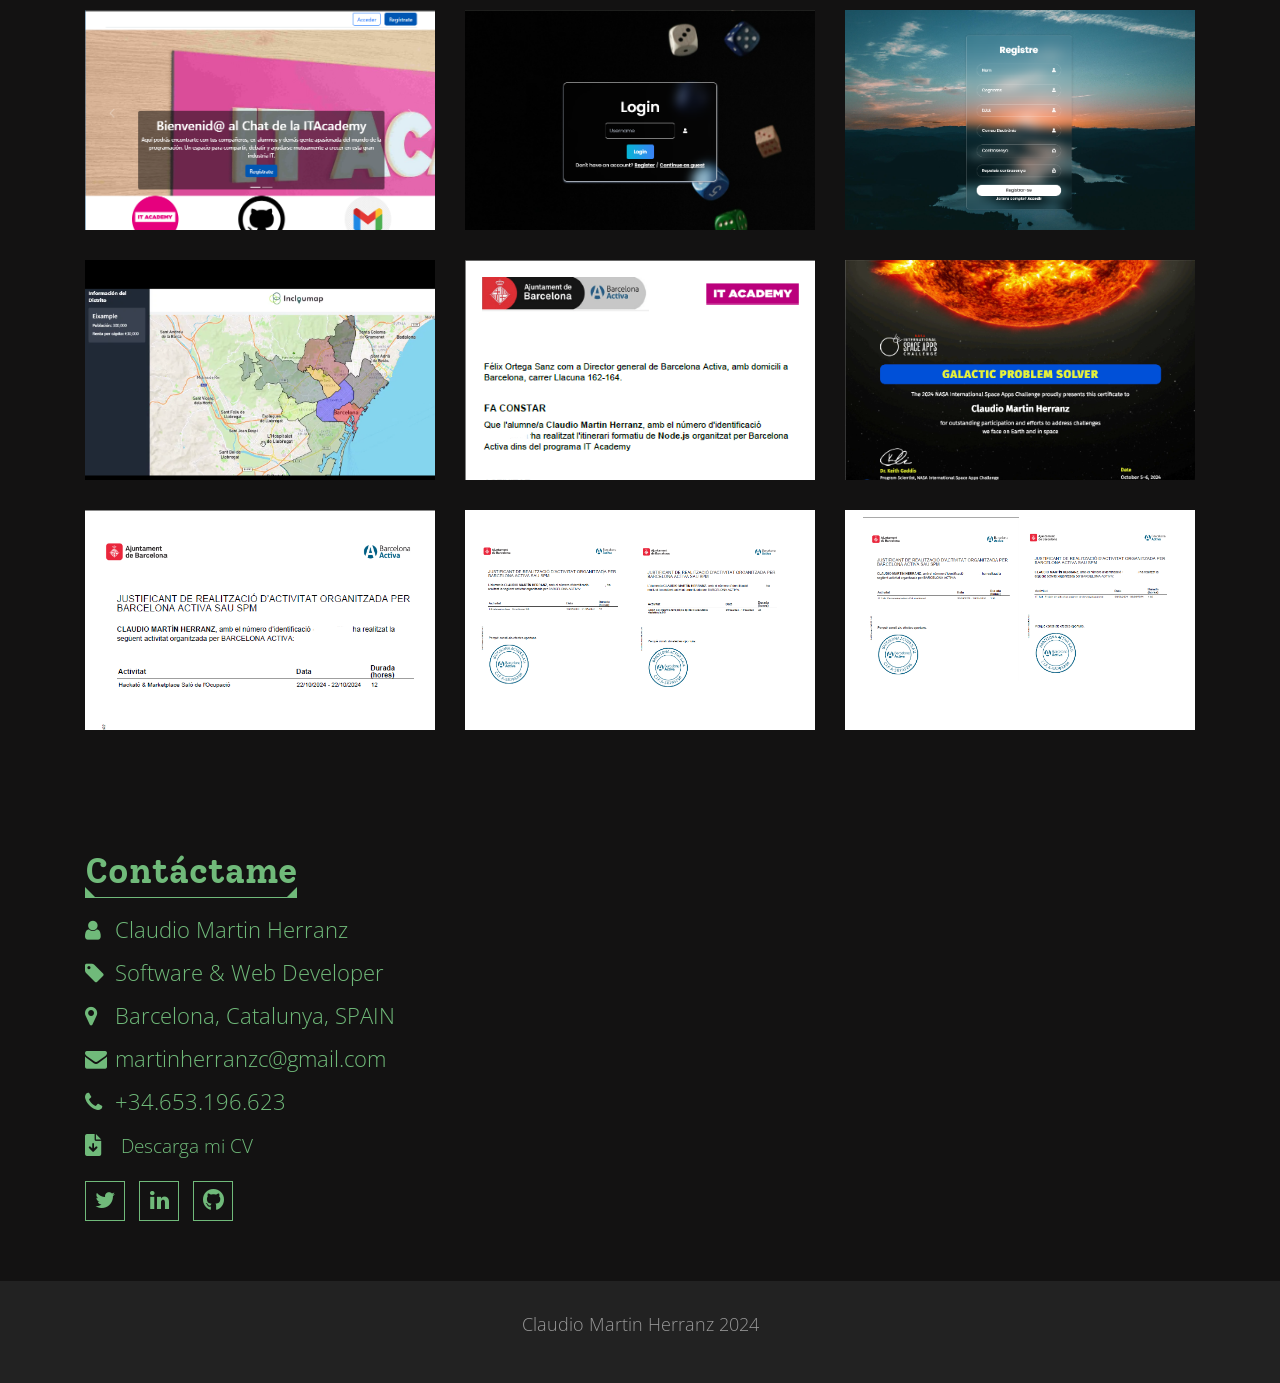
==== commit 79b52383: "updated cvs for download" ====
--- a/js/index_cas.html
+++ b/js/index_cas.html
@@ -50,7 +50,7 @@
           <li><a href="#top-header">Home</a></li>
           <li><a href="#about">Sobre mi</a></li>
           <li><a href="#experience">Experiencia</a></li>
-          <li><a href="../img/cv-claudiomartin-cas.pdf">Mi CV</a></li>
+          <li><a href="../img/CV-claudimartin-CAS.pdf">Mi CV</a></li>
           <li><a href="#portfolio">Portafolio</a></li>
           <li class="menu-has-children">
             <a>Idioma</a>
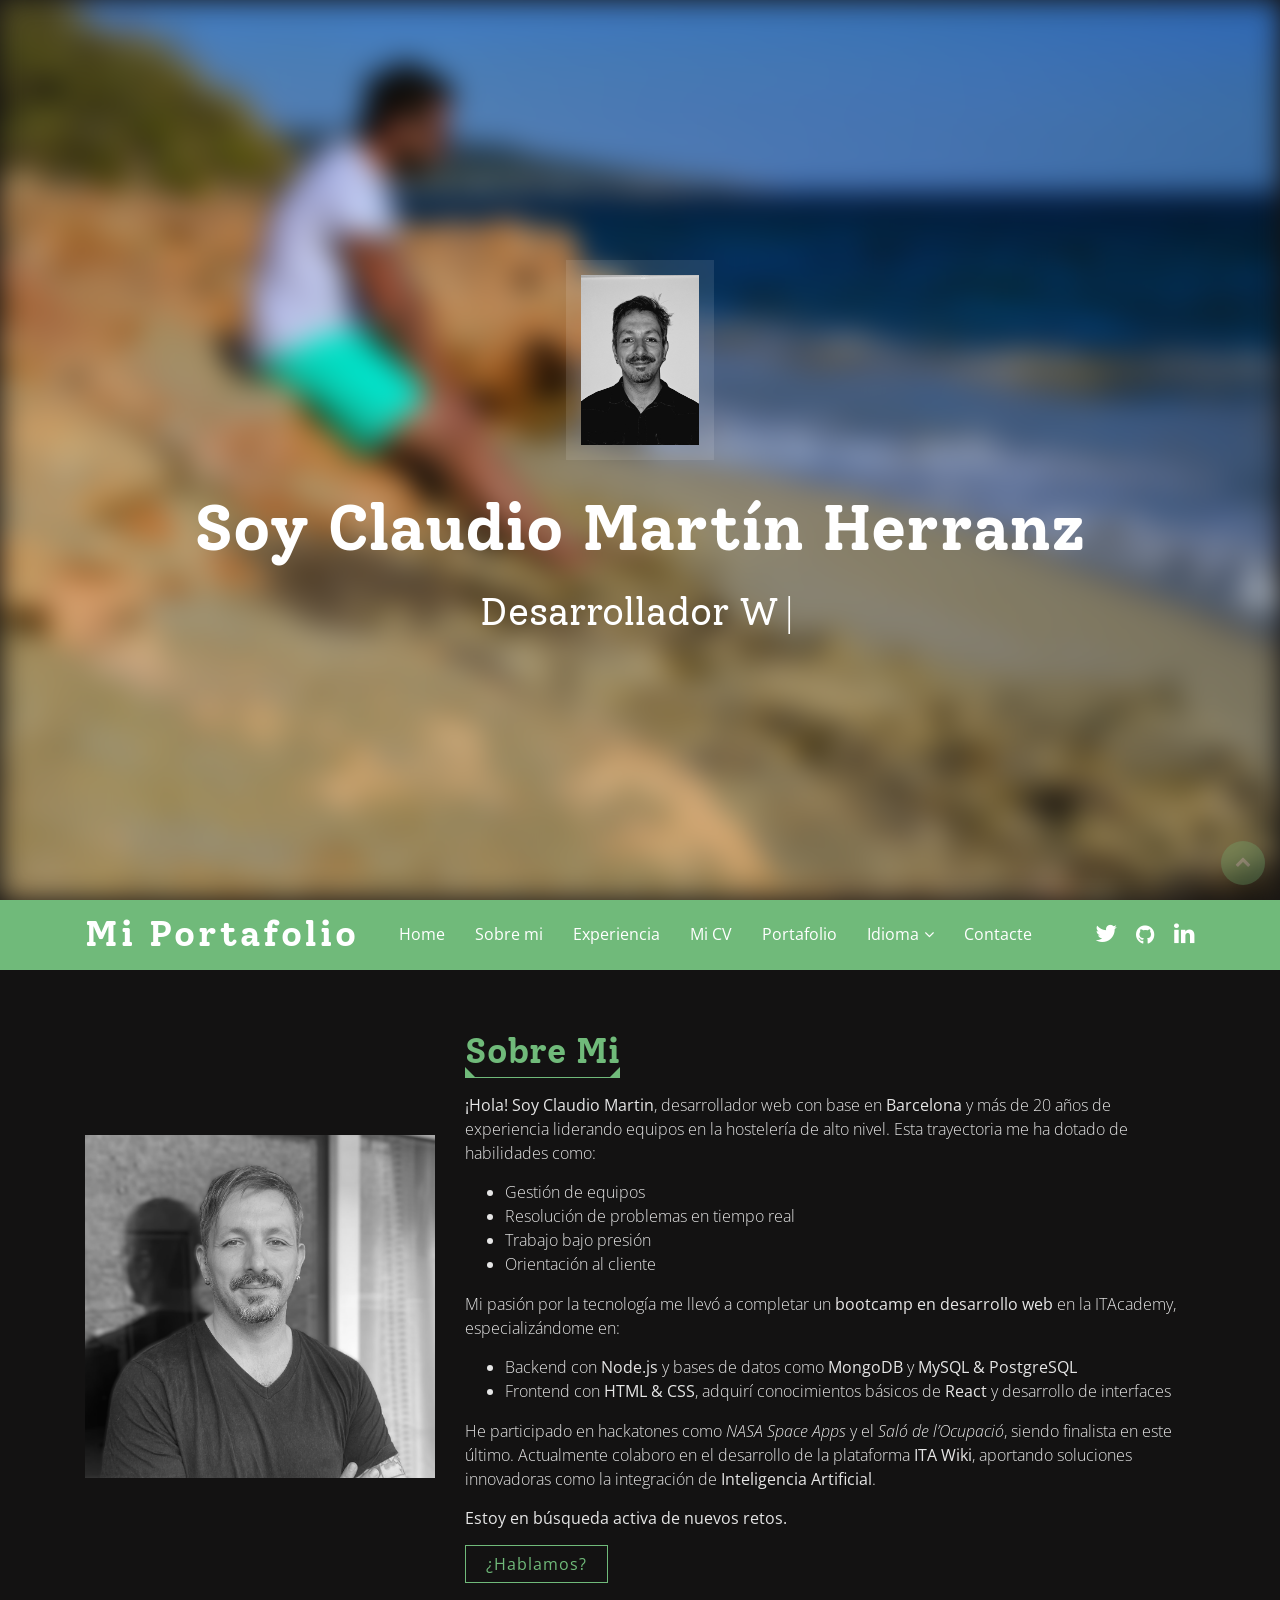
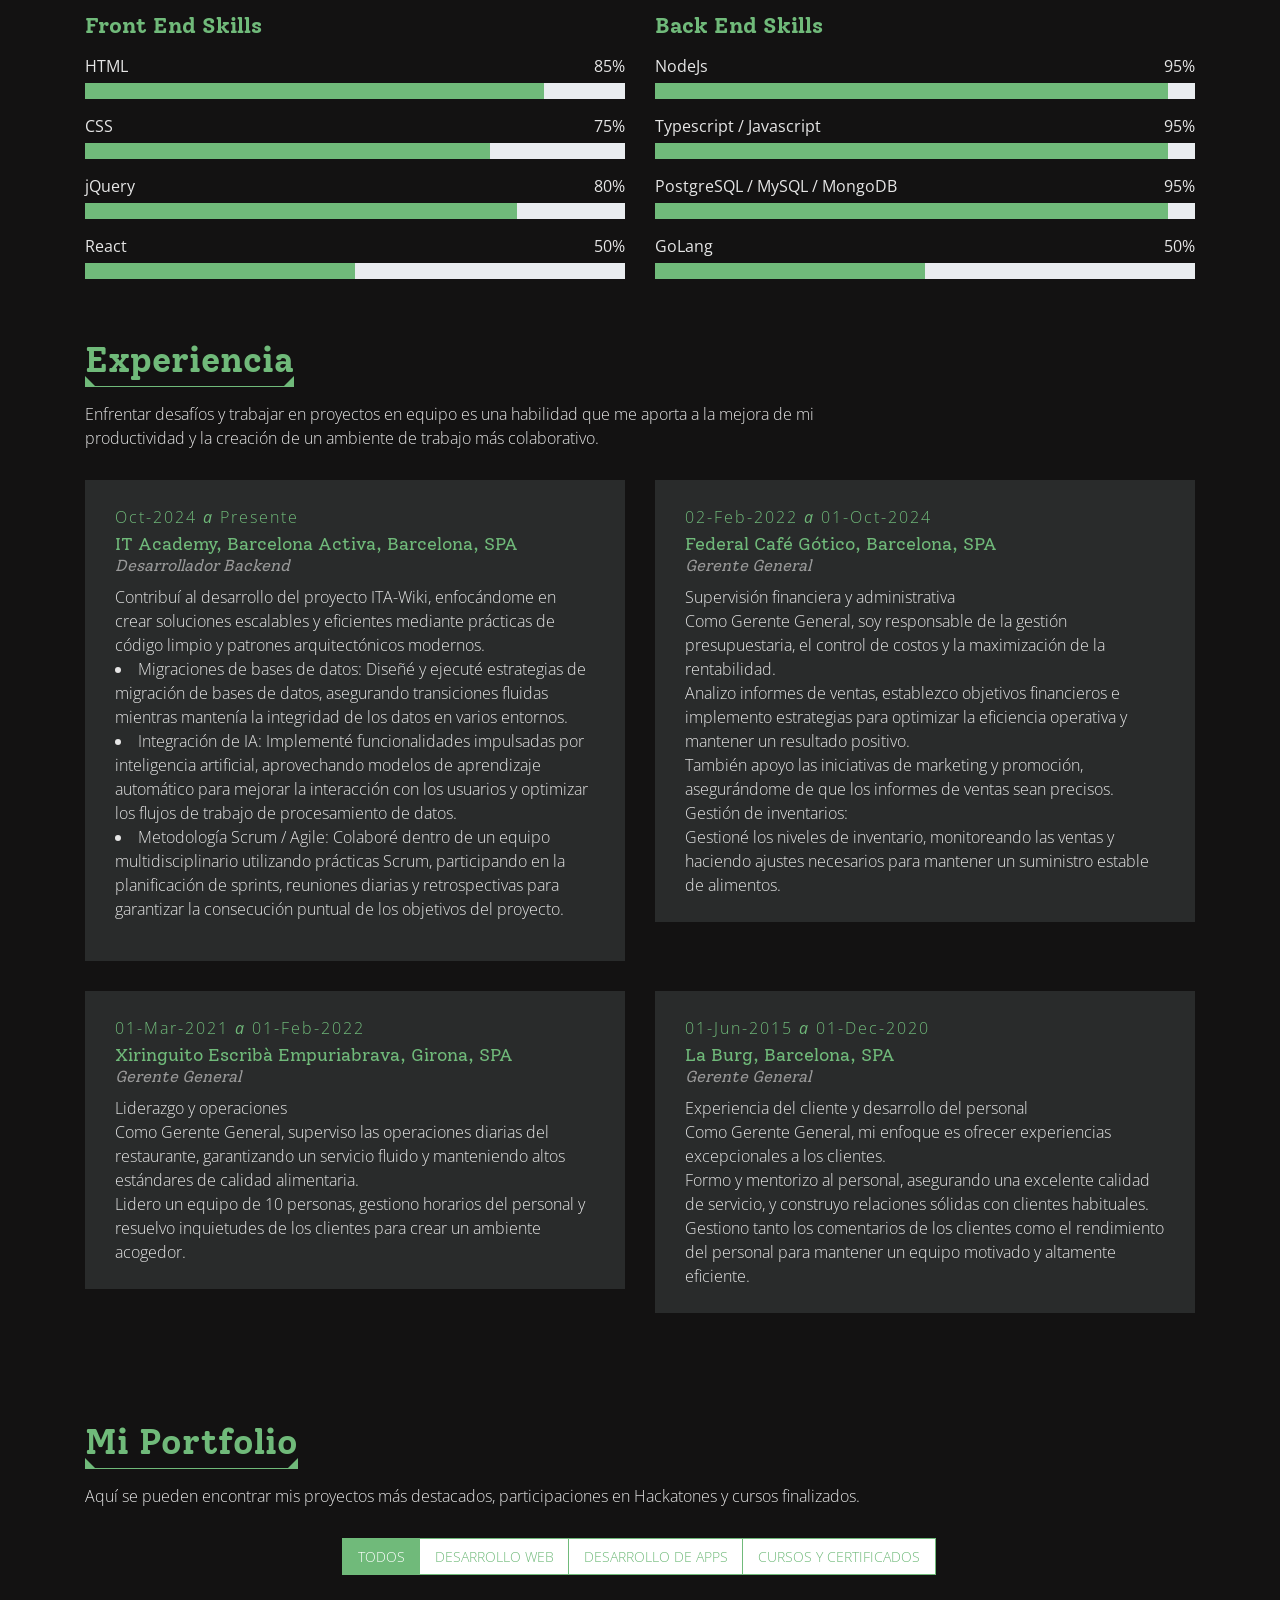
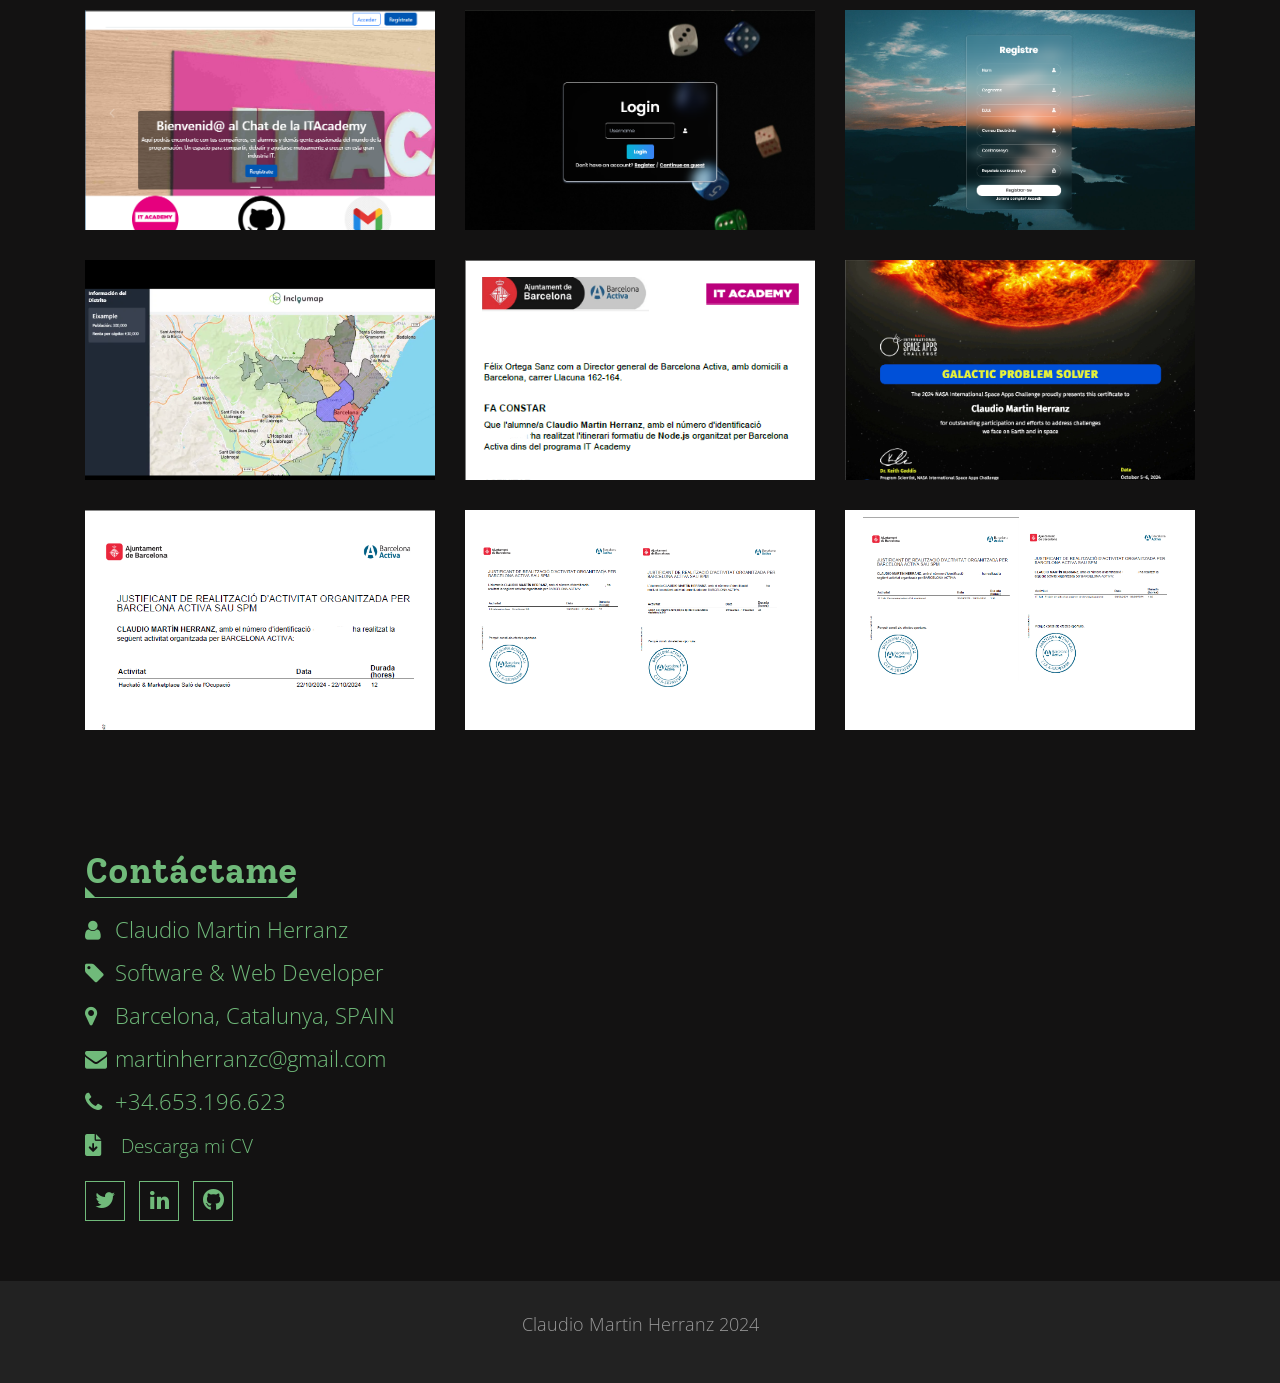
==== commit 41e5ebdf: "skills update" ====
--- a/js/index_cas.html
+++ b/js/index_cas.html
@@ -174,7 +174,7 @@
             </div>
 
             <div class="skill-name">
-              <p>PostgreSQL / MySQL</p>
+              <p>PostgreSQL / MySQL / MongoDB</p>
               <p>95%</p>
             </div>
             <div class="progress">
@@ -182,11 +182,11 @@
               </div>
             </div>
             <div class="skill-name">
-              <p>MongoDB</p>
-              <p>95%</p>
-            </div>
-            <div class="progress">
-              <div class="progress-bar" role="progressbar" aria-valuenow="95" aria-valuemin="0" aria-valuemax="100">
+              <p>GoLang</p>
+              <p>50%</p>
+            </div>
+            <div class="progress">
+              <div class="progress-bar" role="progressbar" aria-valuenow="50" aria-valuemin="0" aria-valuemax="100">
               </div>
             </div>
           </div>
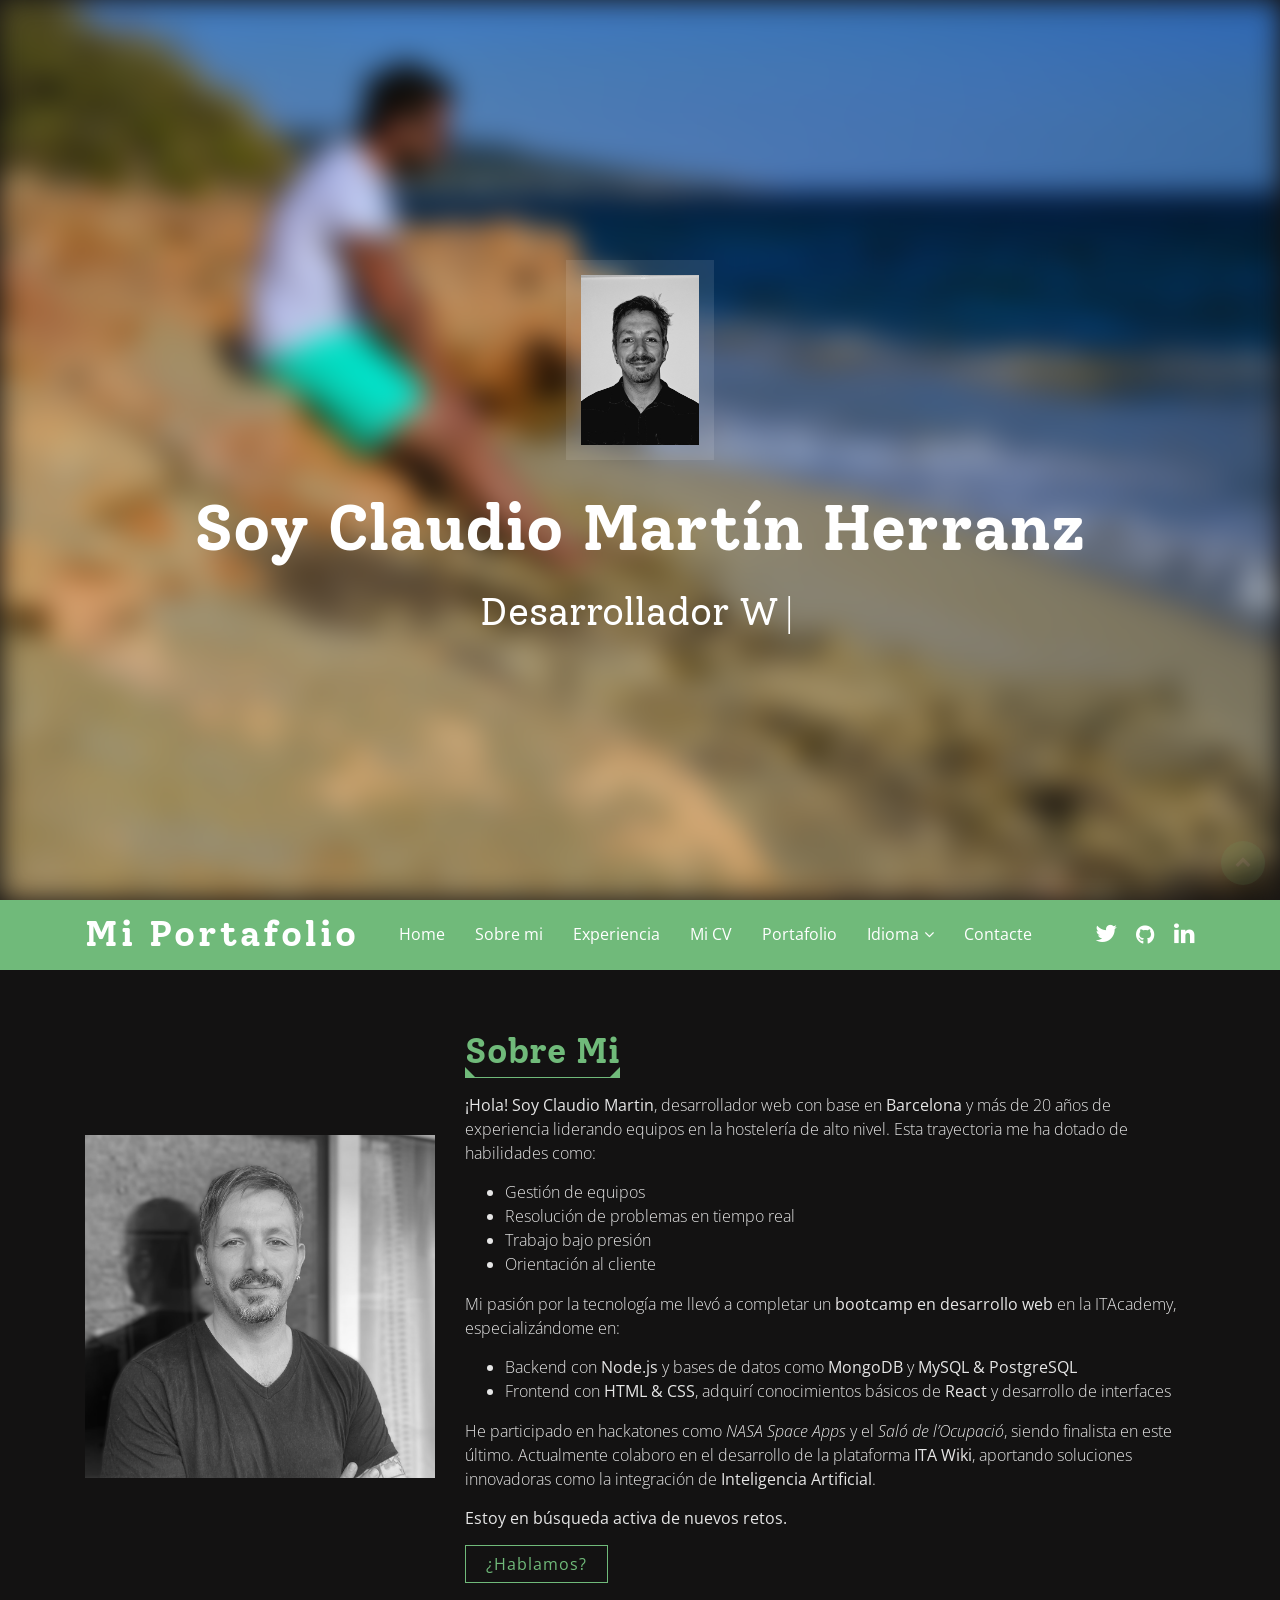
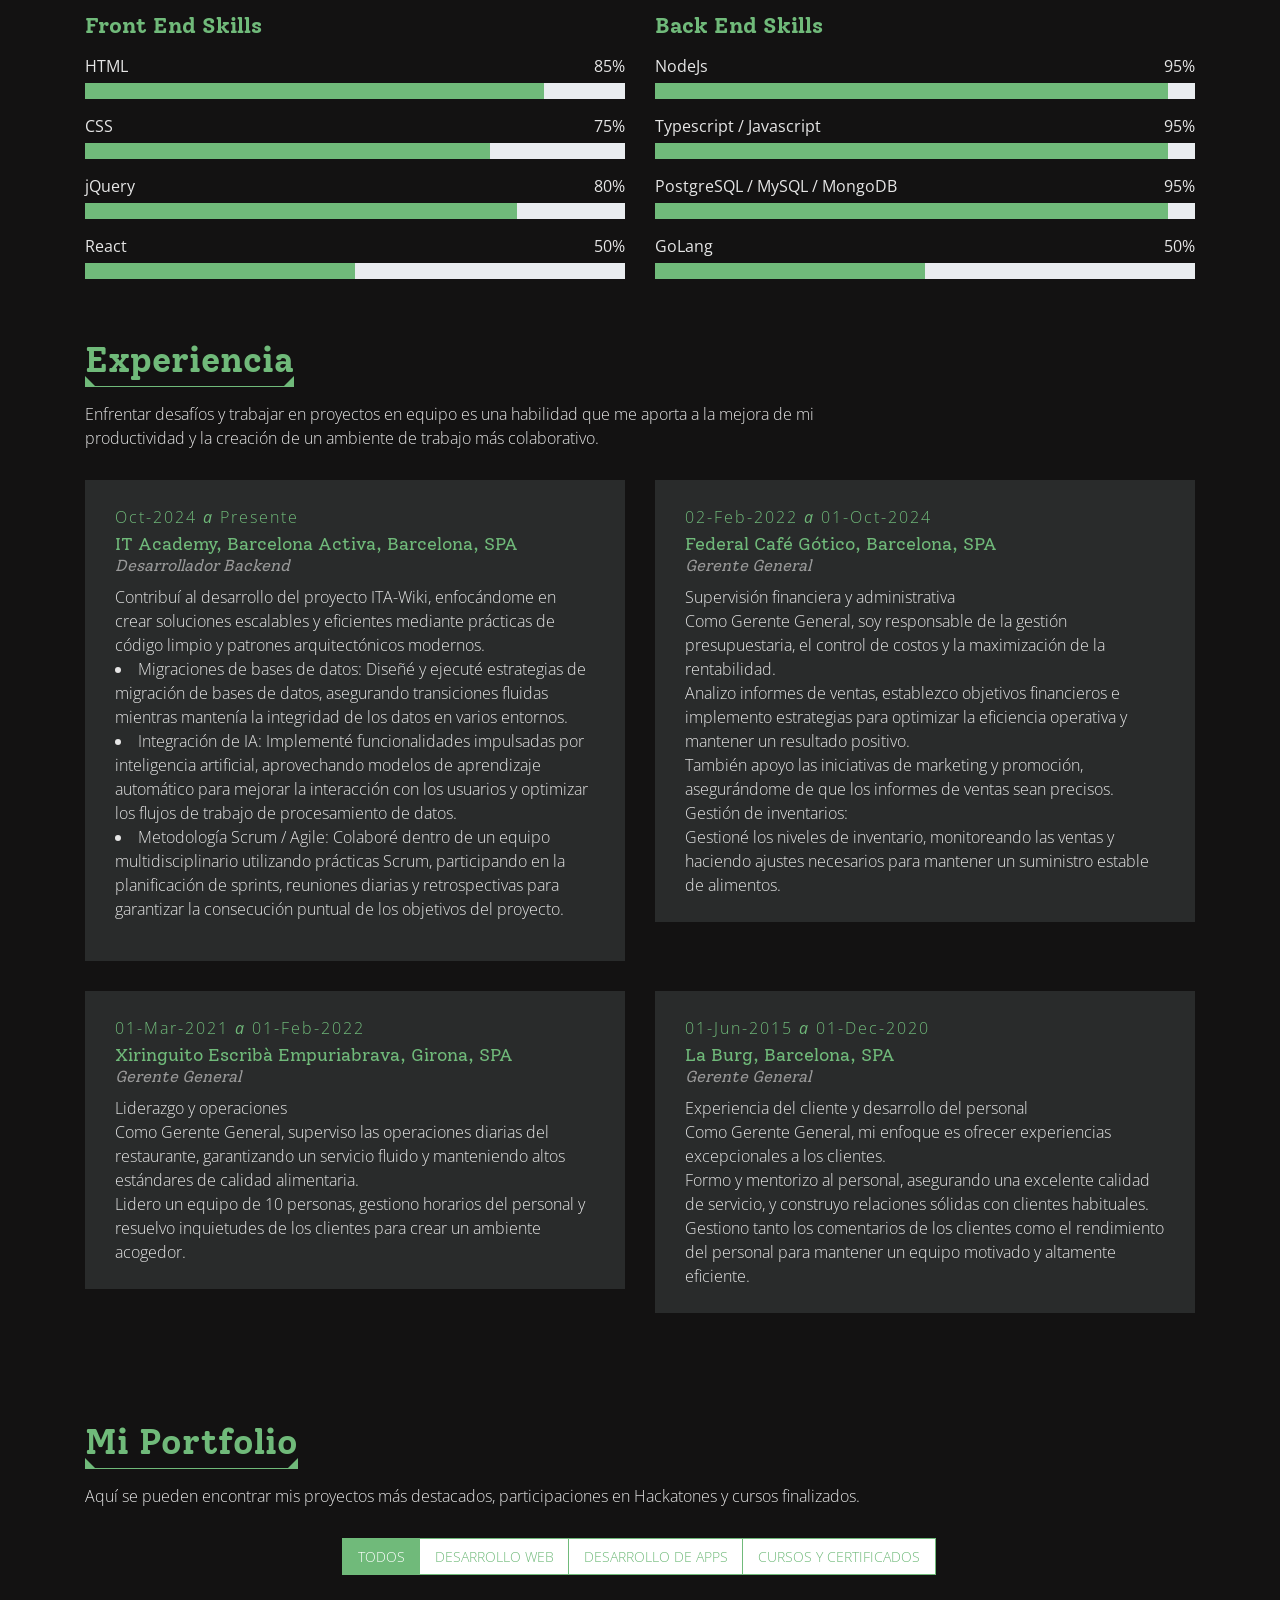
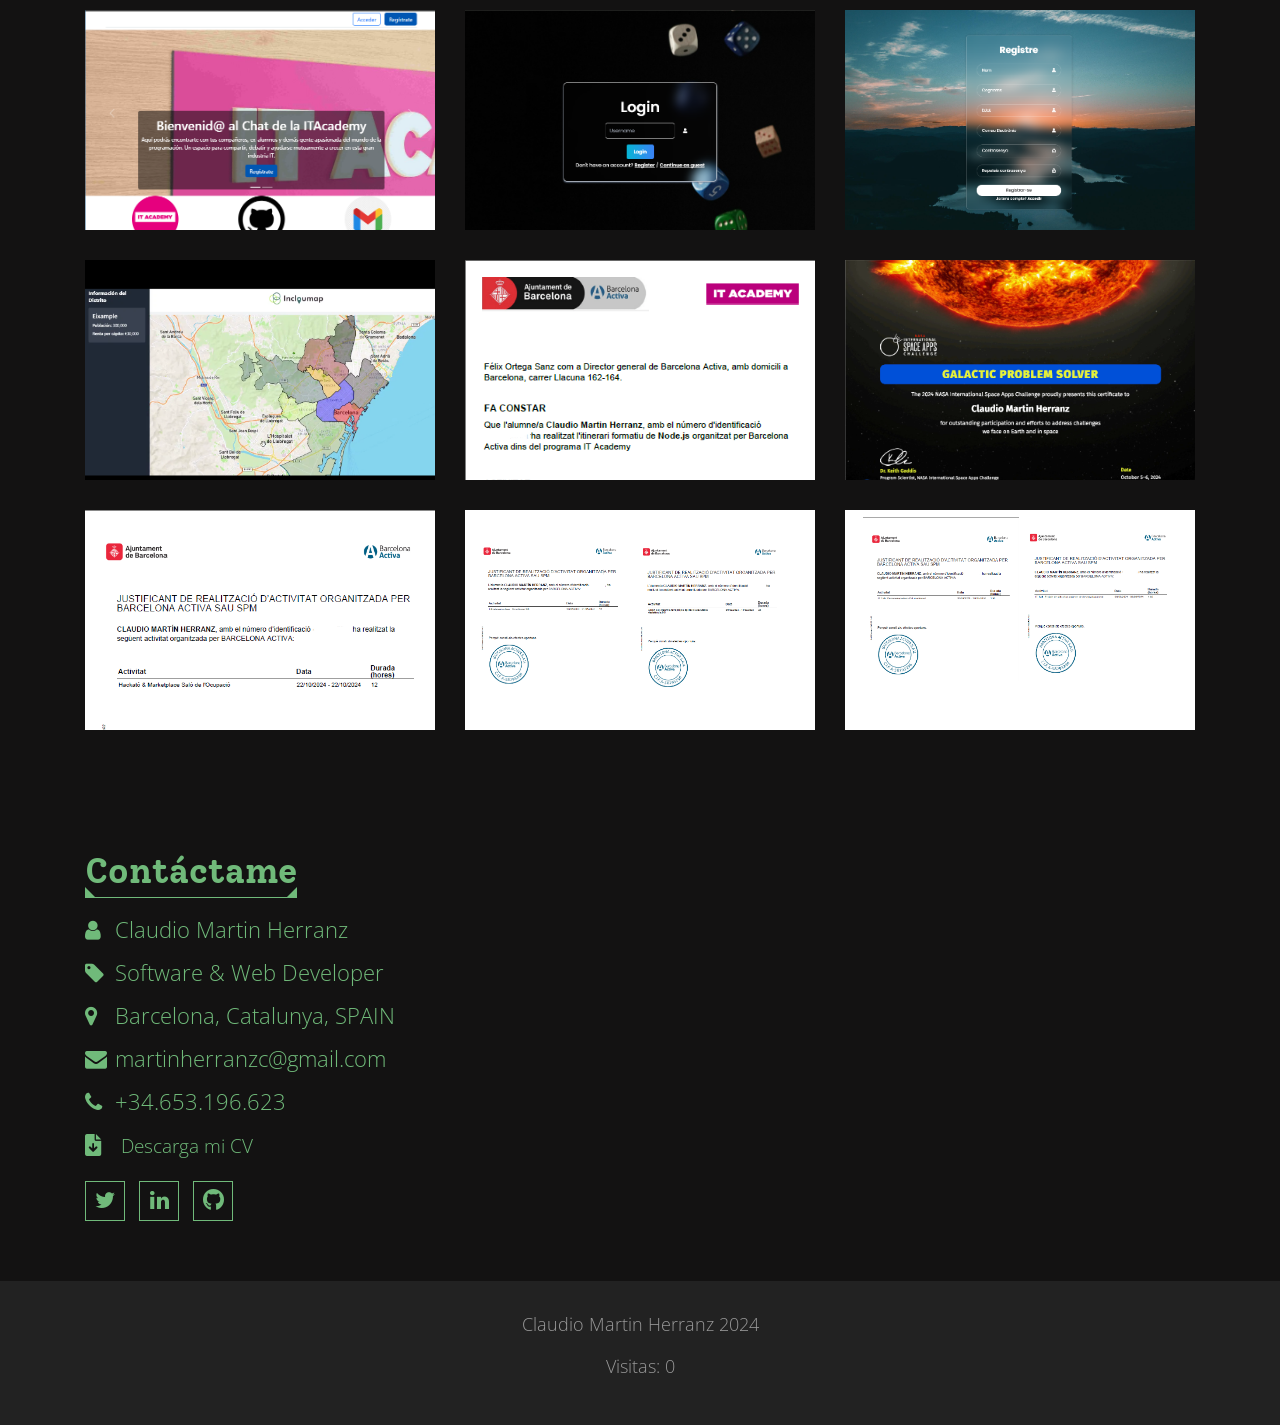
==== commit 4ca66f39: "visit counter" ====
--- a/js/index_cas.html
+++ b/js/index_cas.html
@@ -18,6 +18,14 @@
   <link href="lib/owlcarousel/assets/owl.carousel.min.css" rel="stylesheet" />
   <link href="lib/lightbox/css/lightbox.min.css" rel="stylesheet" />
   <link href="../css/style.css" rel="stylesheet" />
+  <script>
+  fetch('https://api.countapi.xyz/hit/claudiomartinh.github.io/homepage')
+  .then(res => res.json())
+  .then(data => {
+    document.getElementById('visit-counter').innerText = data.value;
+  });
+</script>
+</body>
 </head>
 
 <body>
@@ -479,6 +487,7 @@
     <div class="container">
       <div class="copyright">
         <p>Claudio Martin Herranz 2024</p>
+        <p>Visitas: <span id="visit-counter">0</span></p>
         <p hidden>
           &copy; Copyright <a href="https://htmlcodex.com">HTML Codex</a>. All
           Rights Reserved
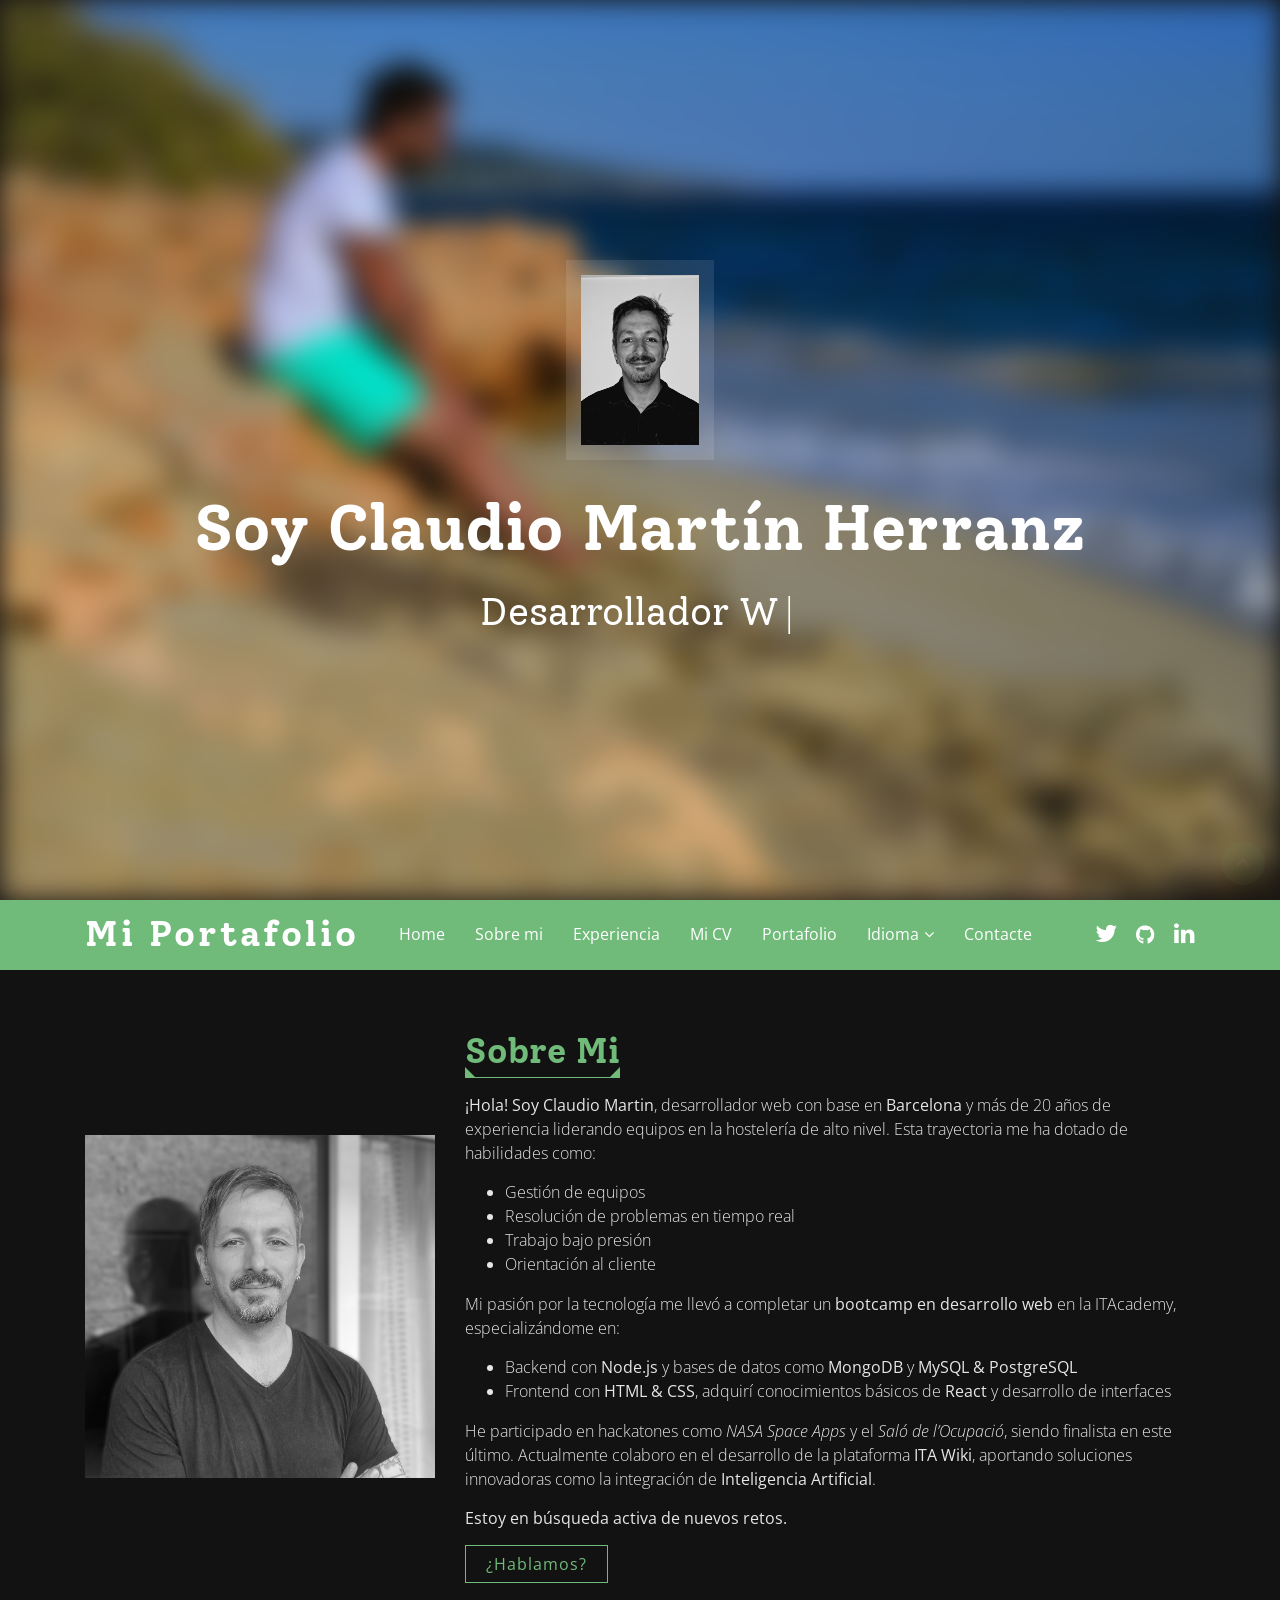
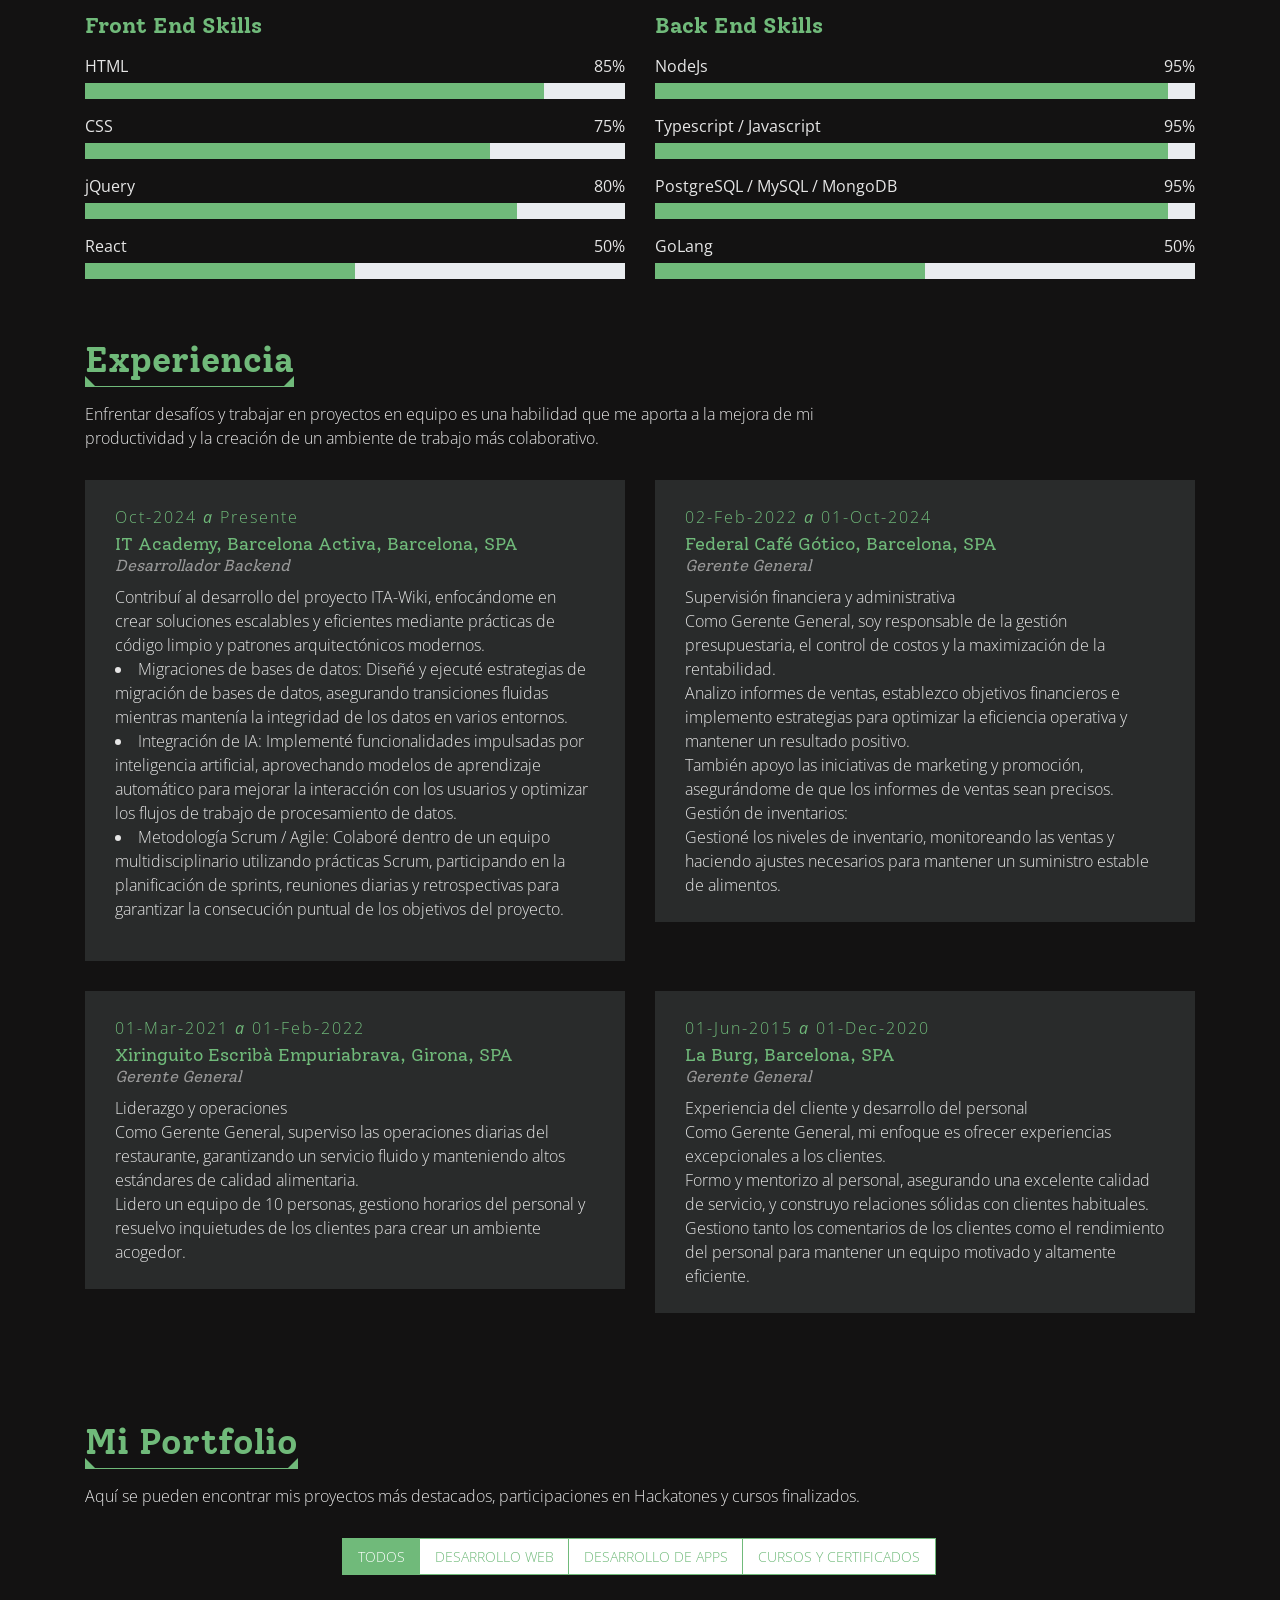
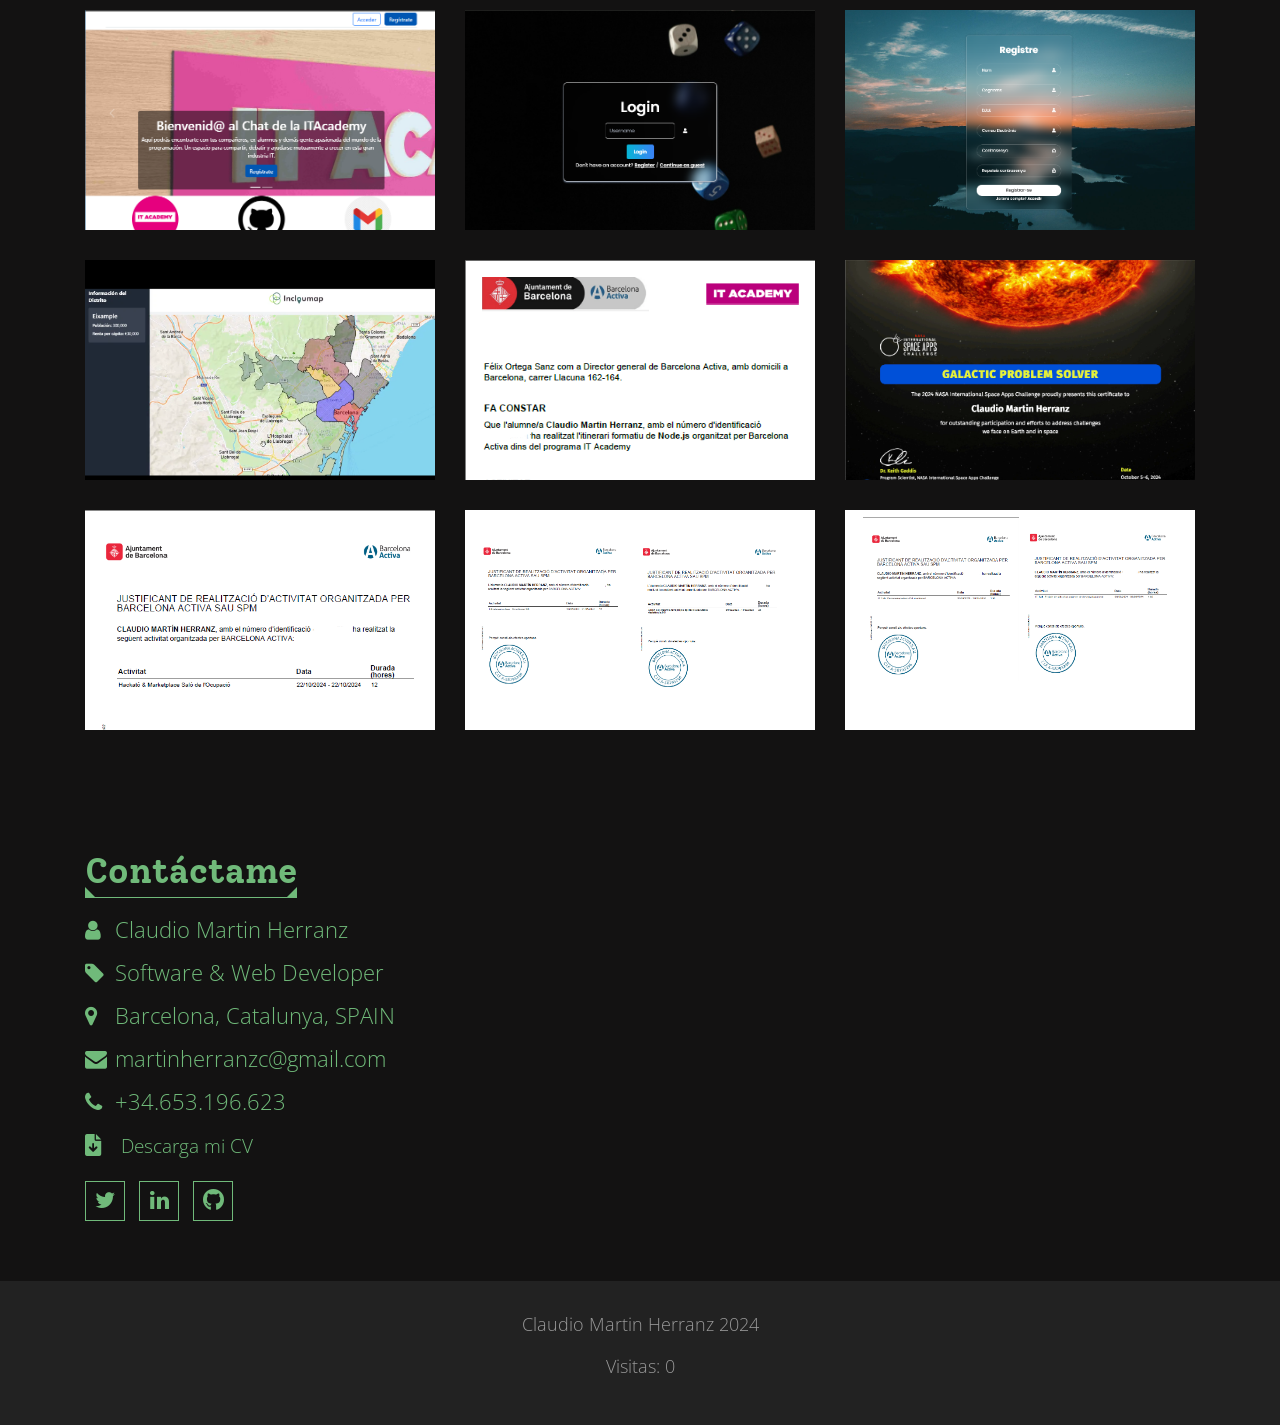
==== commit 4ca65435: "visit counter" ====
--- a/js/index_cas.html
+++ b/js/index_cas.html
@@ -19,7 +19,7 @@
   <link href="lib/lightbox/css/lightbox.min.css" rel="stylesheet" />
   <link href="../css/style.css" rel="stylesheet" />
   <script>
-  fetch('https://api.countapi.xyz/hit/claudiomartinh.github.io/homepage')
+  fetch('https://api.countapi.xyz/hit/https://claudiomartinh.github.io/js/index_cas.html')
   .then(res => res.json())
   .then(data => {
     document.getElementById('visit-counter').innerText = data.value;
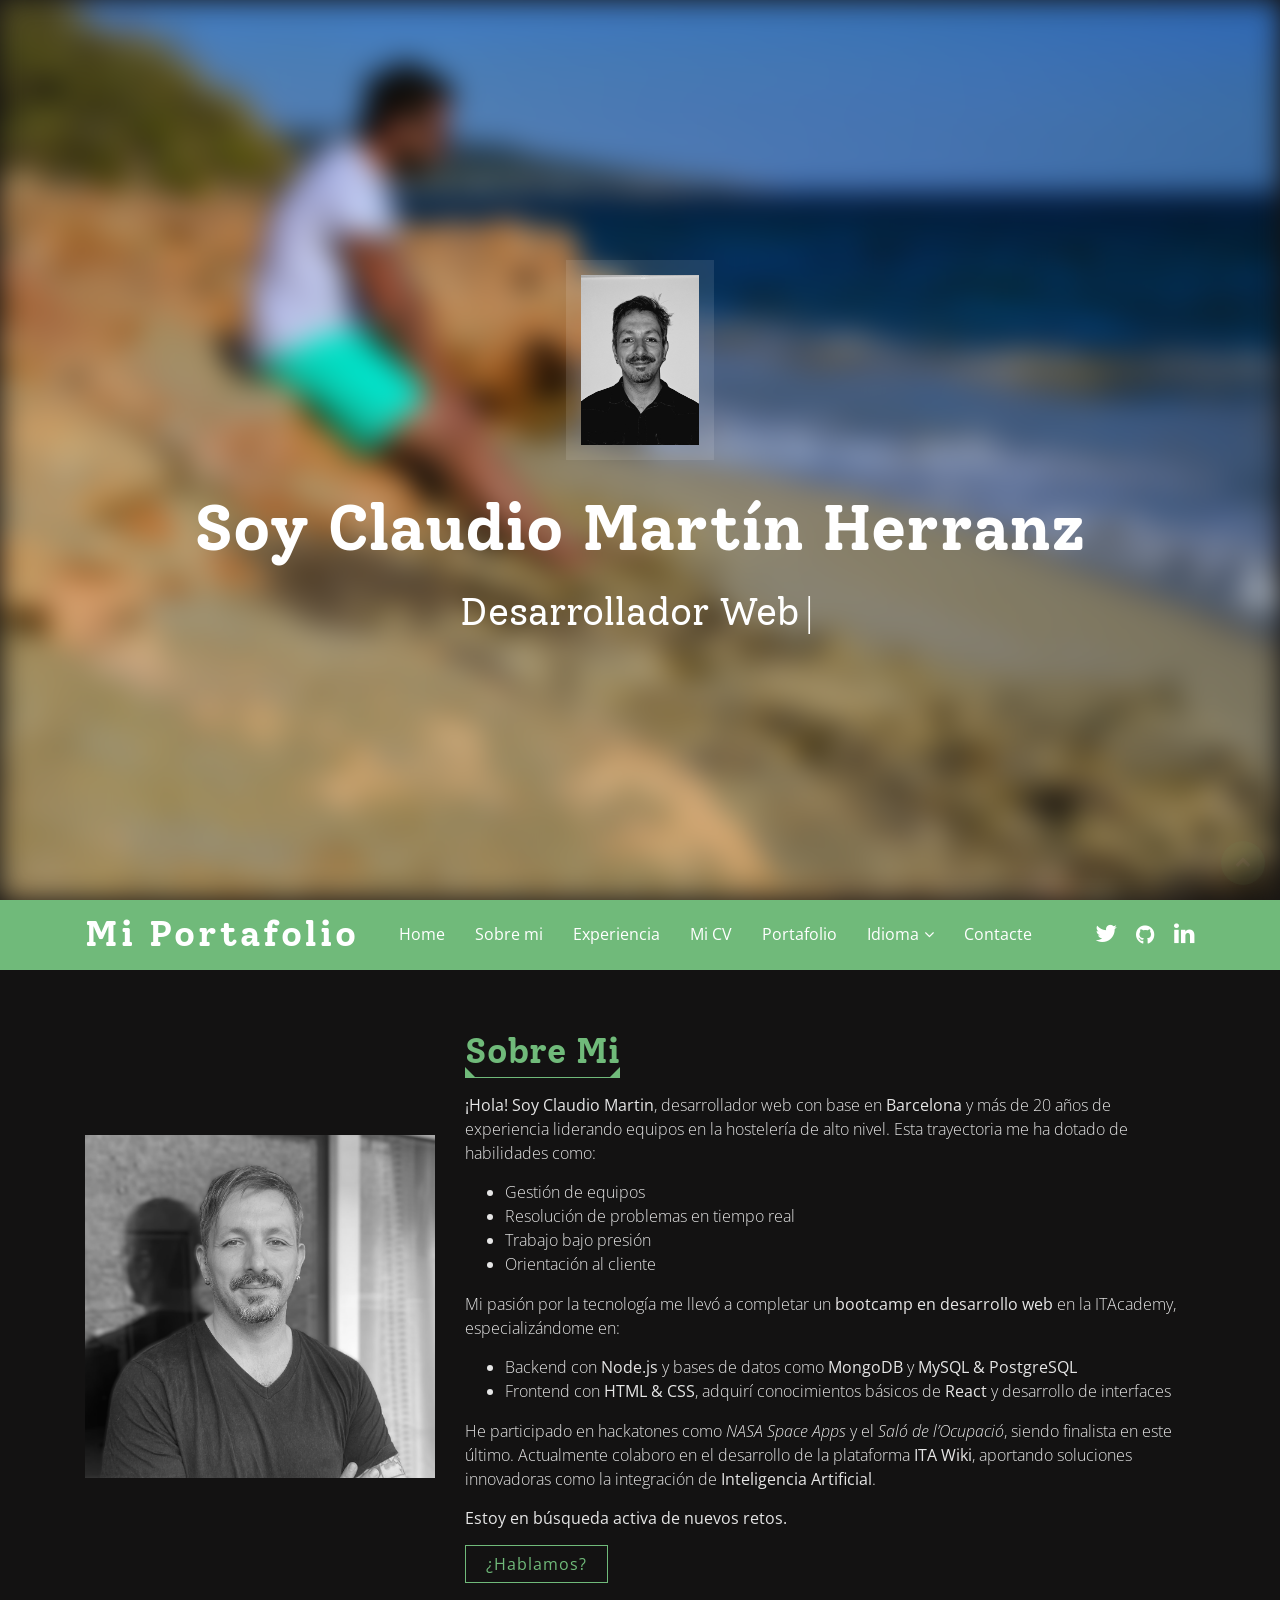
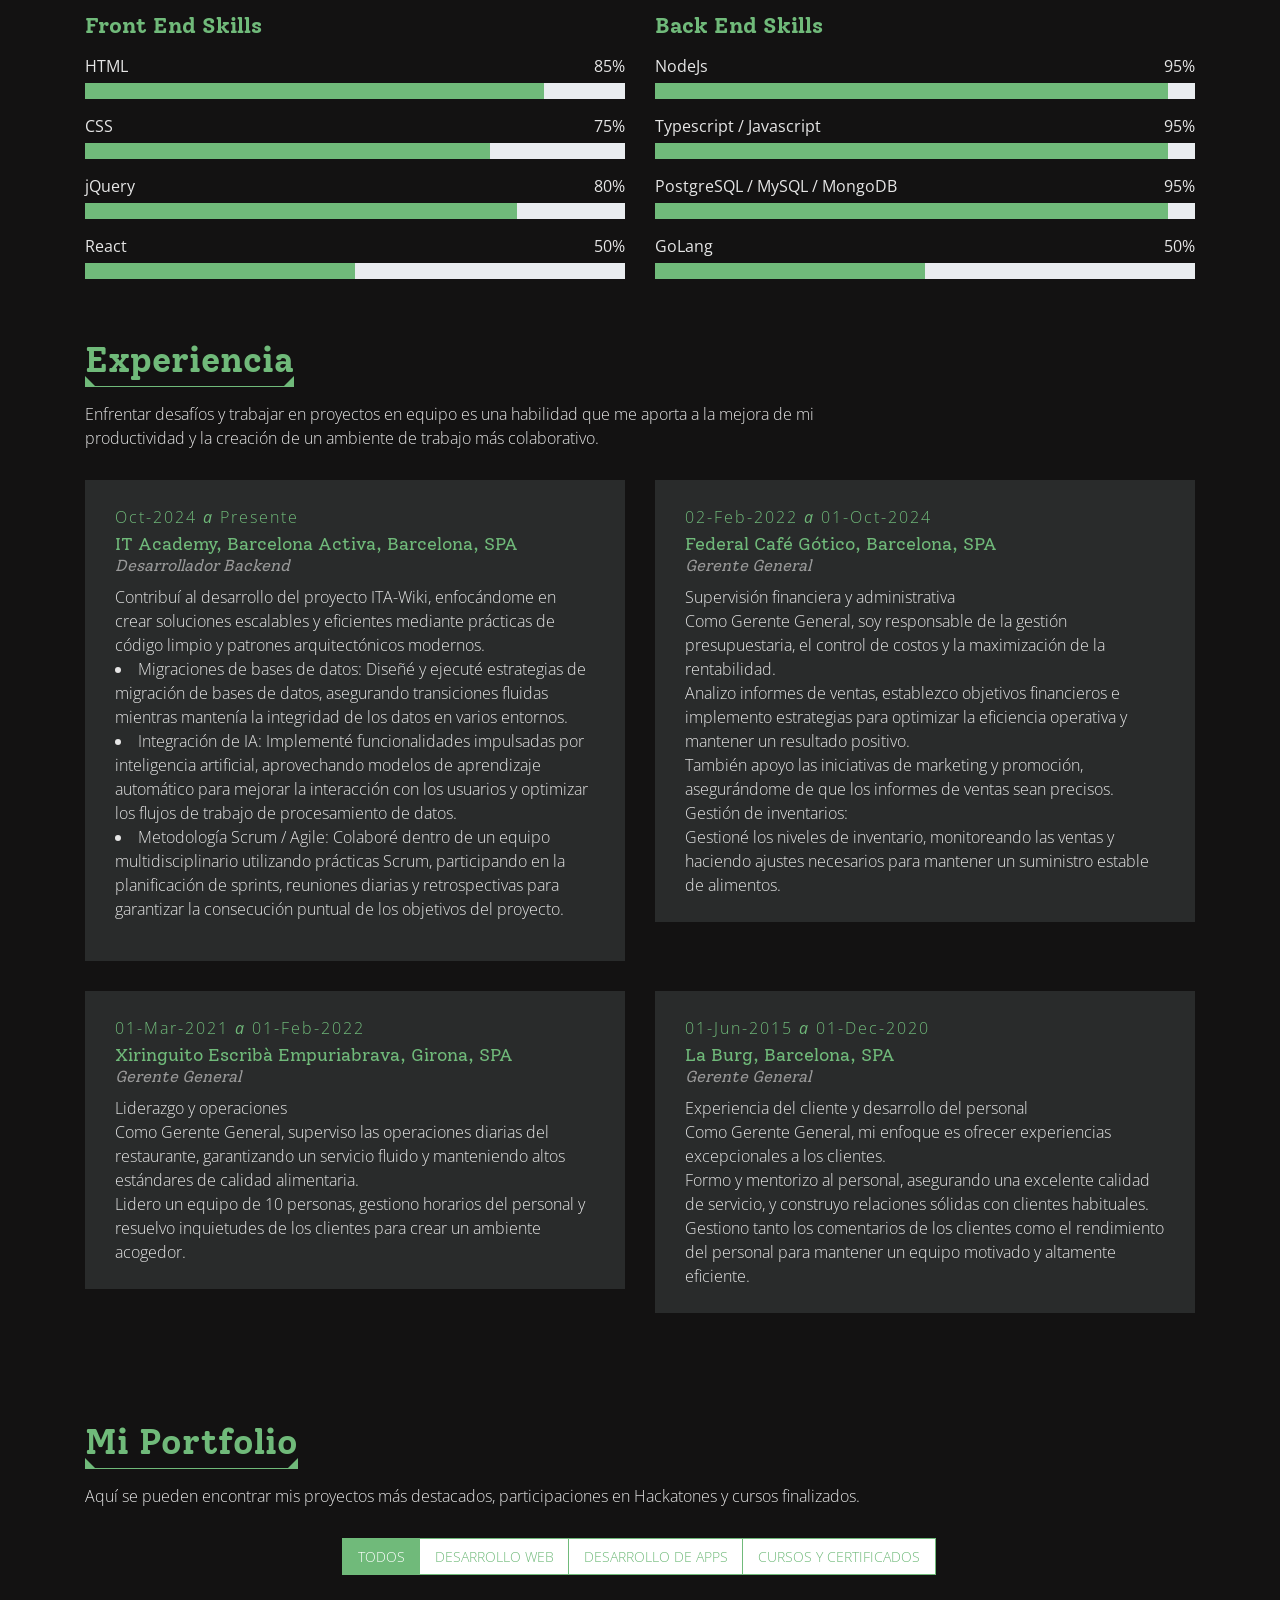
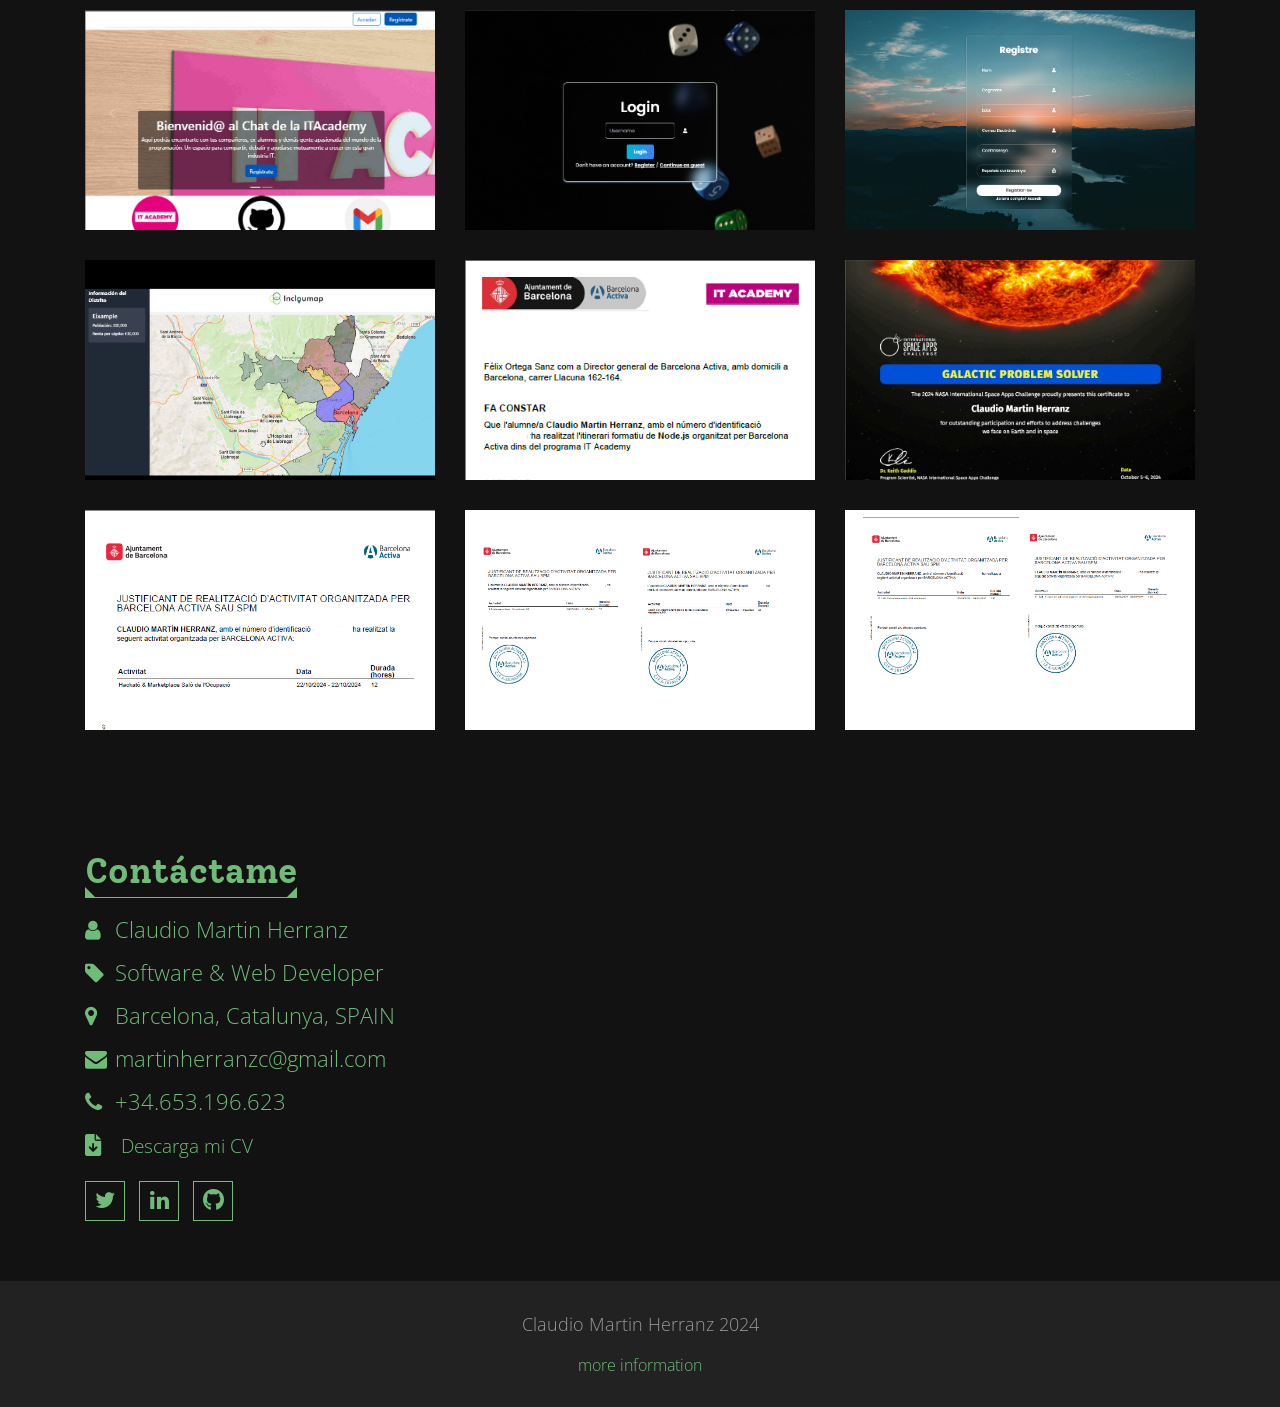
==== commit 1d9f3f51: "visitor counter working" ====
--- a/js/index_cas.html
+++ b/js/index_cas.html
@@ -18,16 +18,8 @@
   <link href="lib/owlcarousel/assets/owl.carousel.min.css" rel="stylesheet" />
   <link href="lib/lightbox/css/lightbox.min.css" rel="stylesheet" />
   <link href="../css/style.css" rel="stylesheet" />
-  <script>
-  fetch('https://api.countapi.xyz/hit/https://claudiomartinh.github.io/js/index_cas.html')
-  .then(res => res.json())
-  .then(data => {
-    document.getElementById('visit-counter').innerText = data.value;
-  });
-</script>
 </body>
 </head>
-
 <body>
   <div class="top-header" id="top-header">
     <div class="container text-center">
@@ -487,7 +479,8 @@
     <div class="container">
       <div class="copyright">
         <p>Claudio Martin Herranz 2024</p>
-        <p>Visitas: <span id="visit-counter">0</span></p>
+        <a href='http://www.freevisitorcounters.com'>more information</a> <script type='text/javascript' src='https://www.freevisitorcounters.com/auth.php?id=559573fa537efd5d6da06eb06c475025cf491db8'></script>
+<script type="text/javascript" src="https://www.freevisitorcounters.com/en/home/counter/1284004/t/9"></script>
         <p hidden>
           &copy; Copyright <a href="https://htmlcodex.com">HTML Codex</a>. All
           Rights Reserved
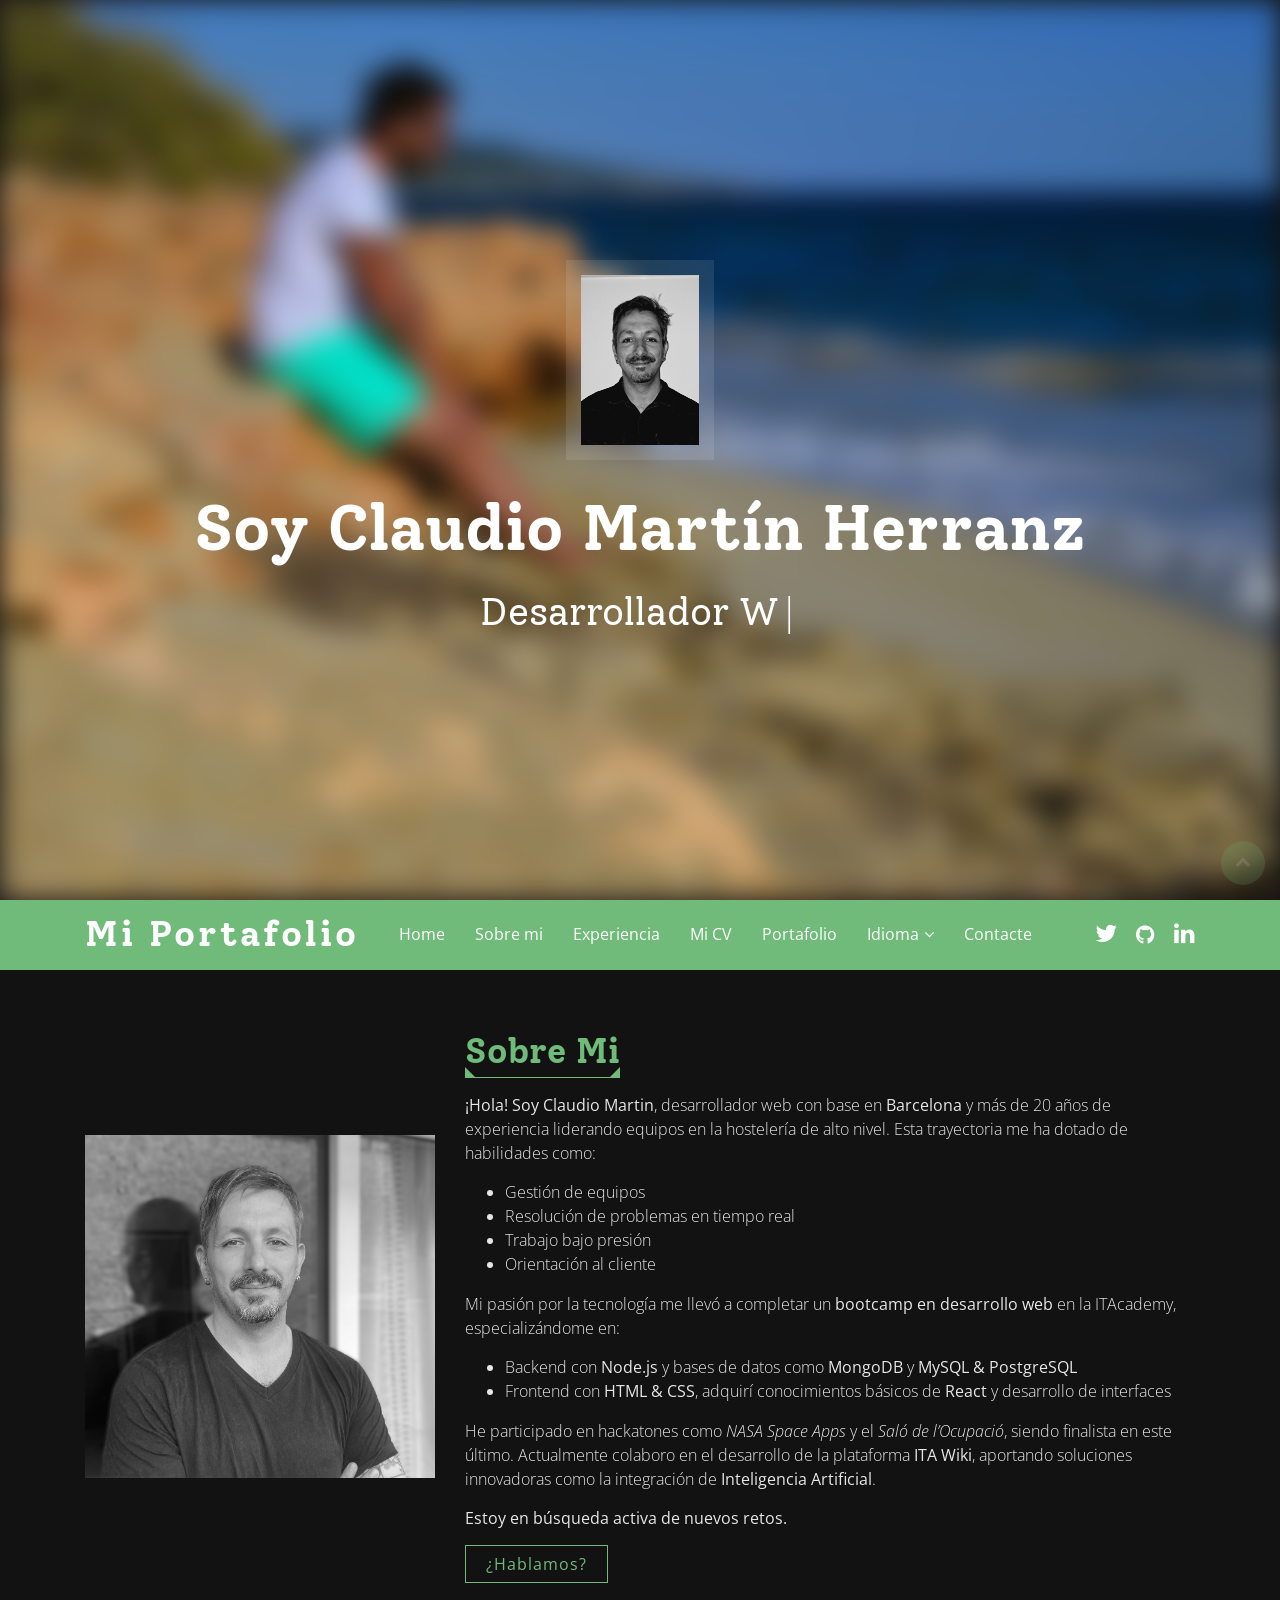
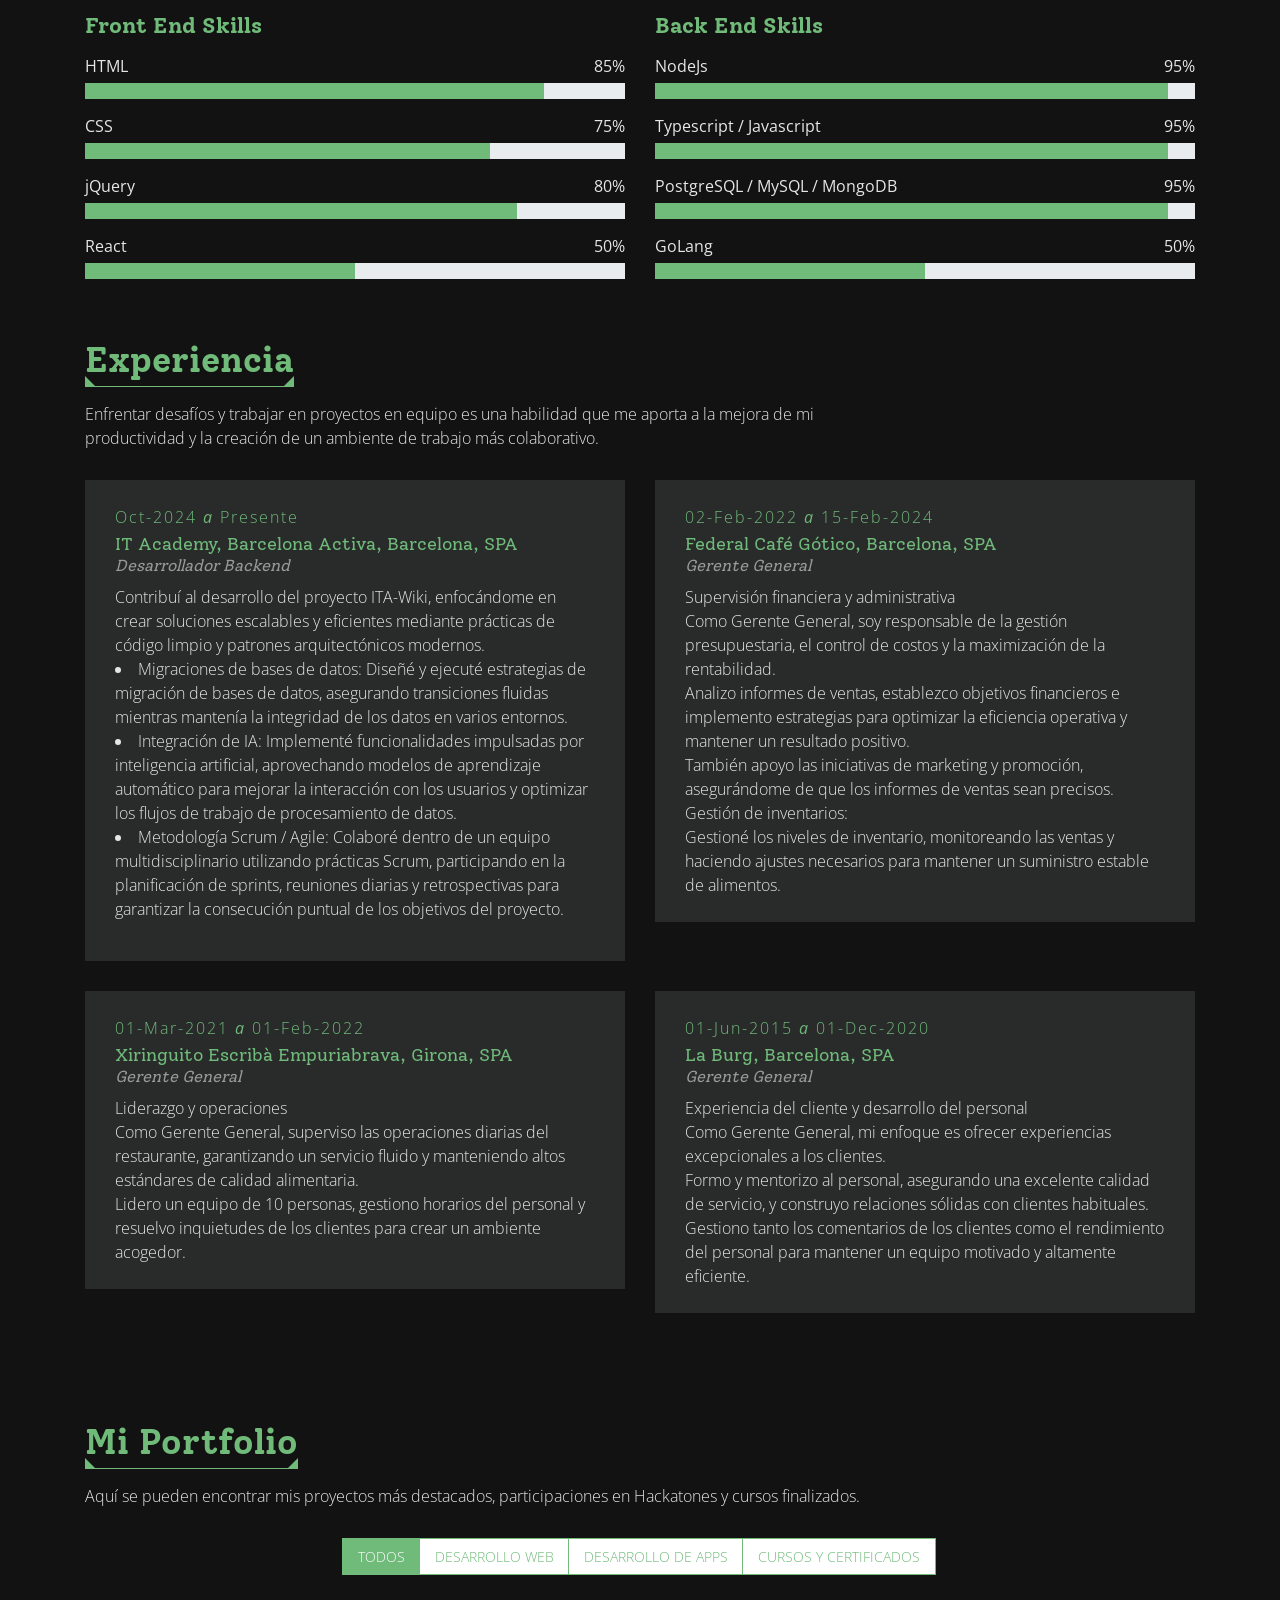
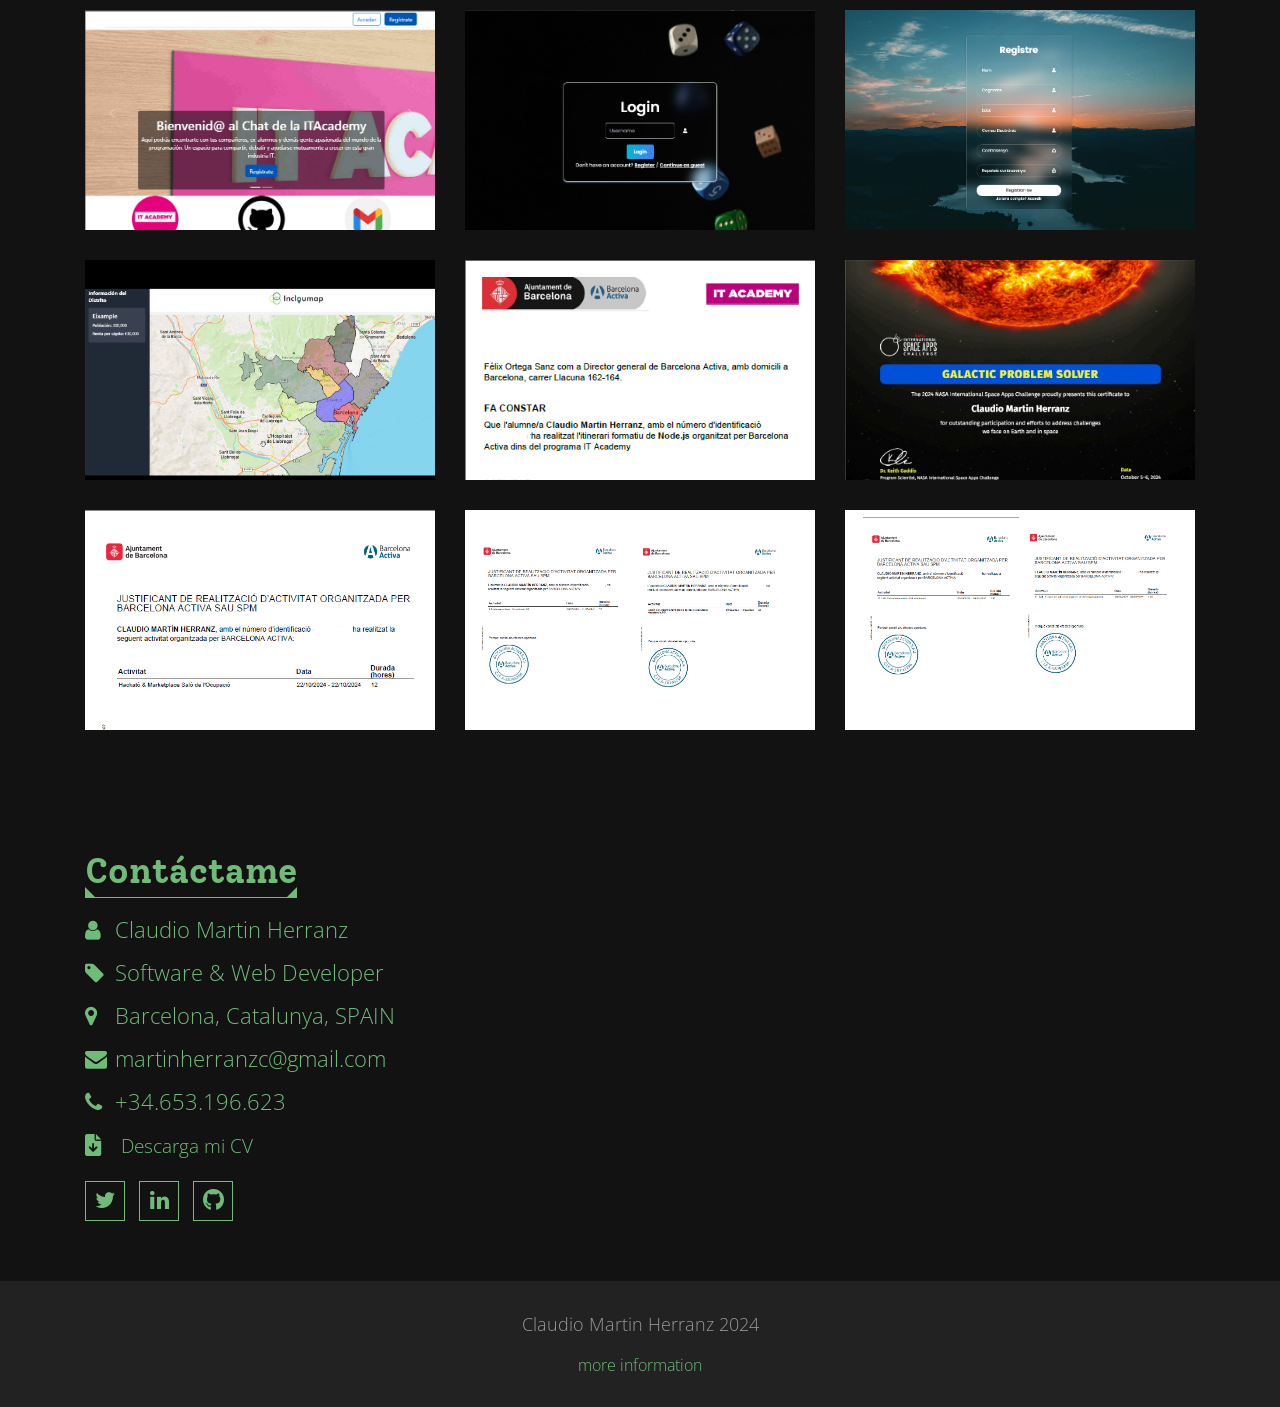
==== commit cb0fbf1a: "updated experience" ====
--- a/js/index_cas.html
+++ b/js/index_cas.html
@@ -236,7 +236,7 @@
         </div>
         <div class="col-md-6">
           <div class="exp-column">
-            <p class="exp-date">02-Feb-2022 <span>a</span> 01-Oct-2024</p>
+            <p class="exp-date">02-Feb-2022 <span>a</span> 15-Feb-2024</p>
             <h4 class="exp-company">Federal Café Gótico, Barcelona, SPA</h4>
             <h4 class="exp-designation">Gerente General</h4>
             <p class="exp-detail">
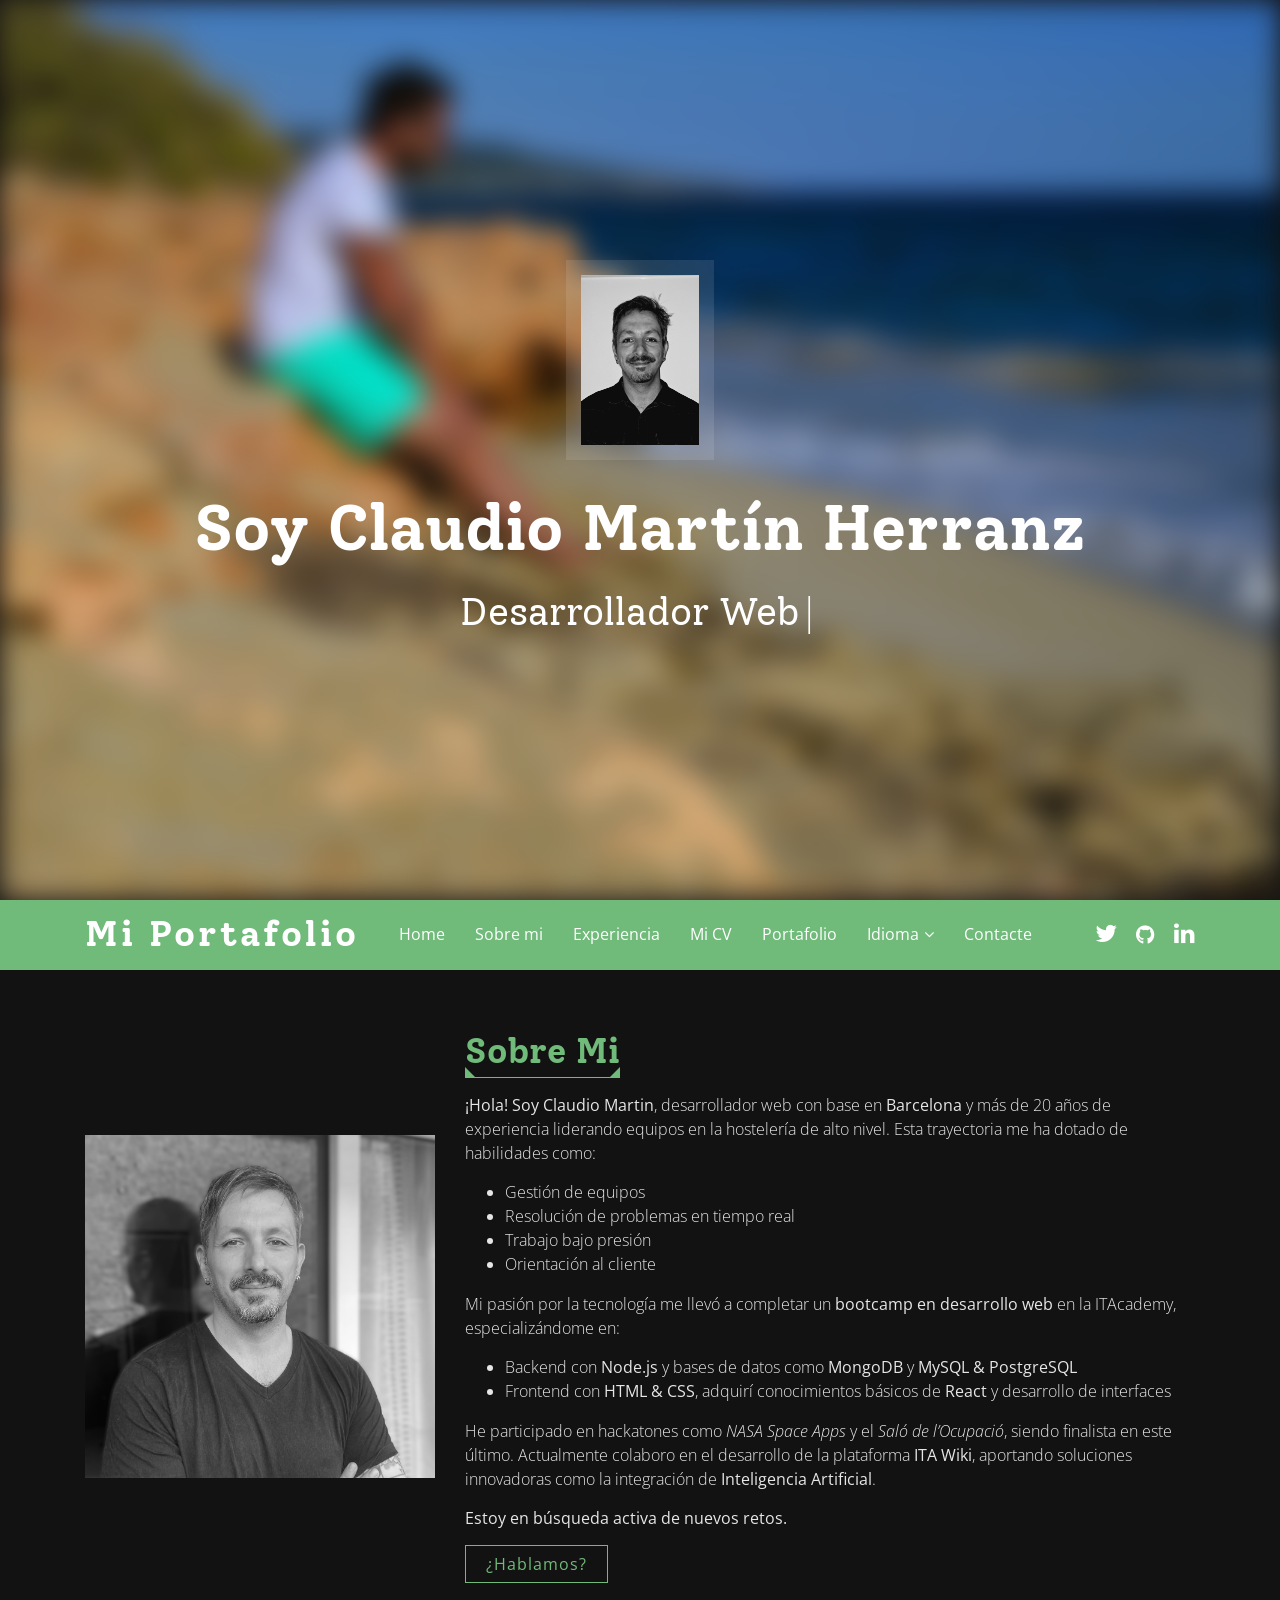
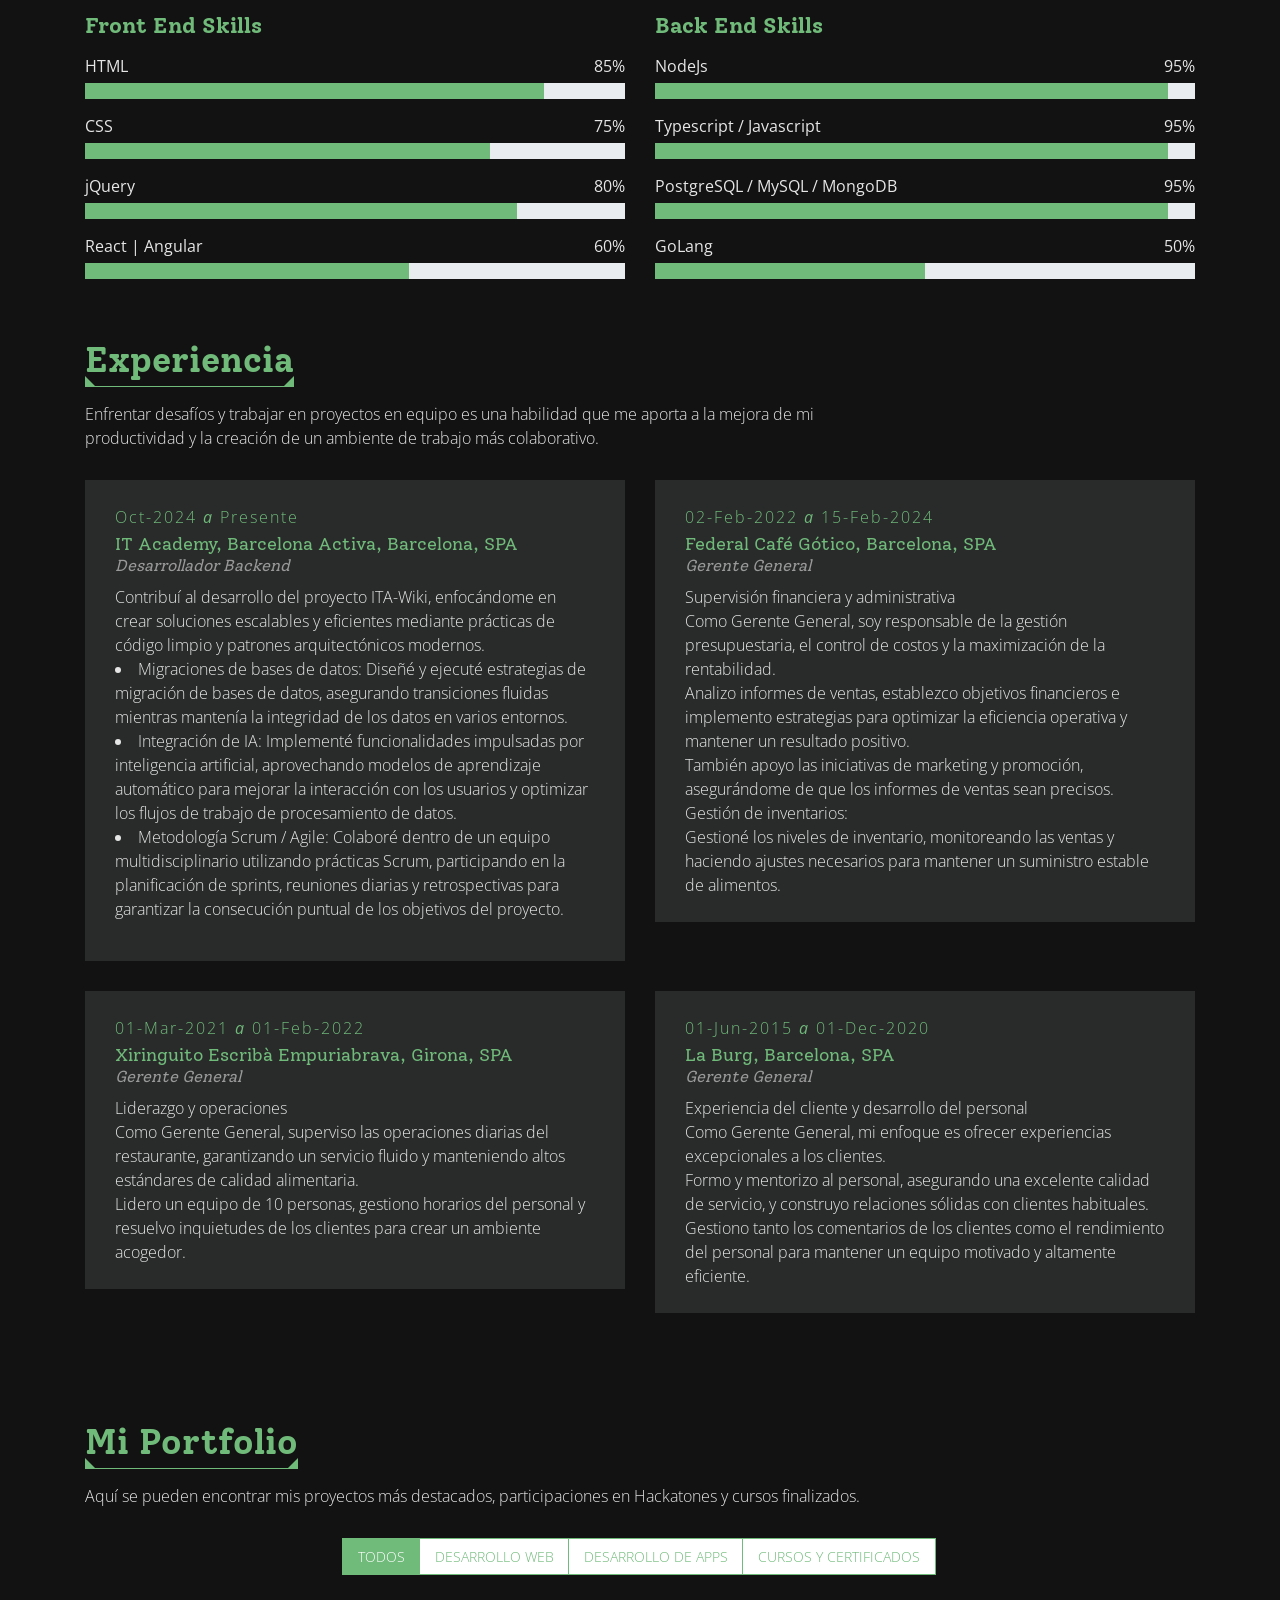
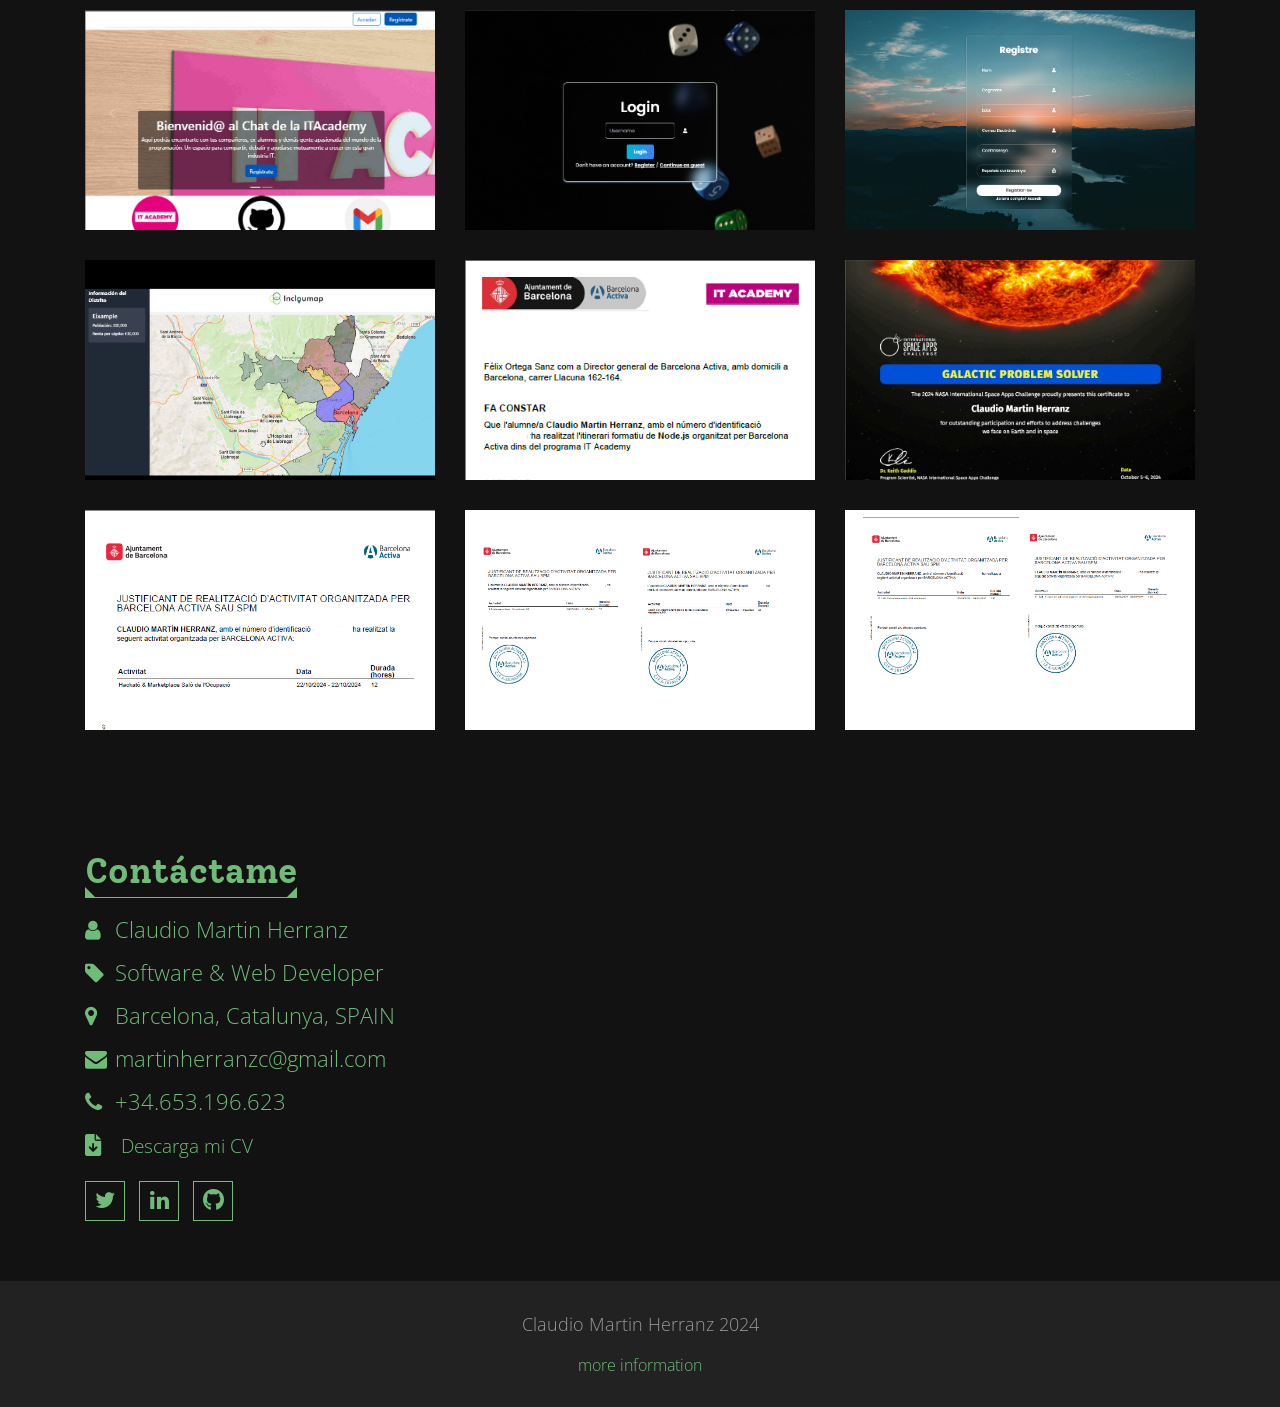
==== commit 61e4a079: "updated frontend skills" ====
--- a/js/index_cas.html
+++ b/js/index_cas.html
@@ -144,11 +144,11 @@
               </div>
             </div>
             <div class="skill-name">
-              <p>React</p>
-              <p>50%</p>
-            </div>
-            <div class="progress">
-              <div class="progress-bar" role="progressbar" aria-valuenow="50" aria-valuemin="0" aria-valuemax="100">
+              <p>React | Angular</p>
+              <p>60%</p>
+            </div>
+            <div class="progress">
+              <div class="progress-bar" role="progressbar" aria-valuenow="60" aria-valuemin="0" aria-valuemax="100">
               </div>
             </div>
           </div>
